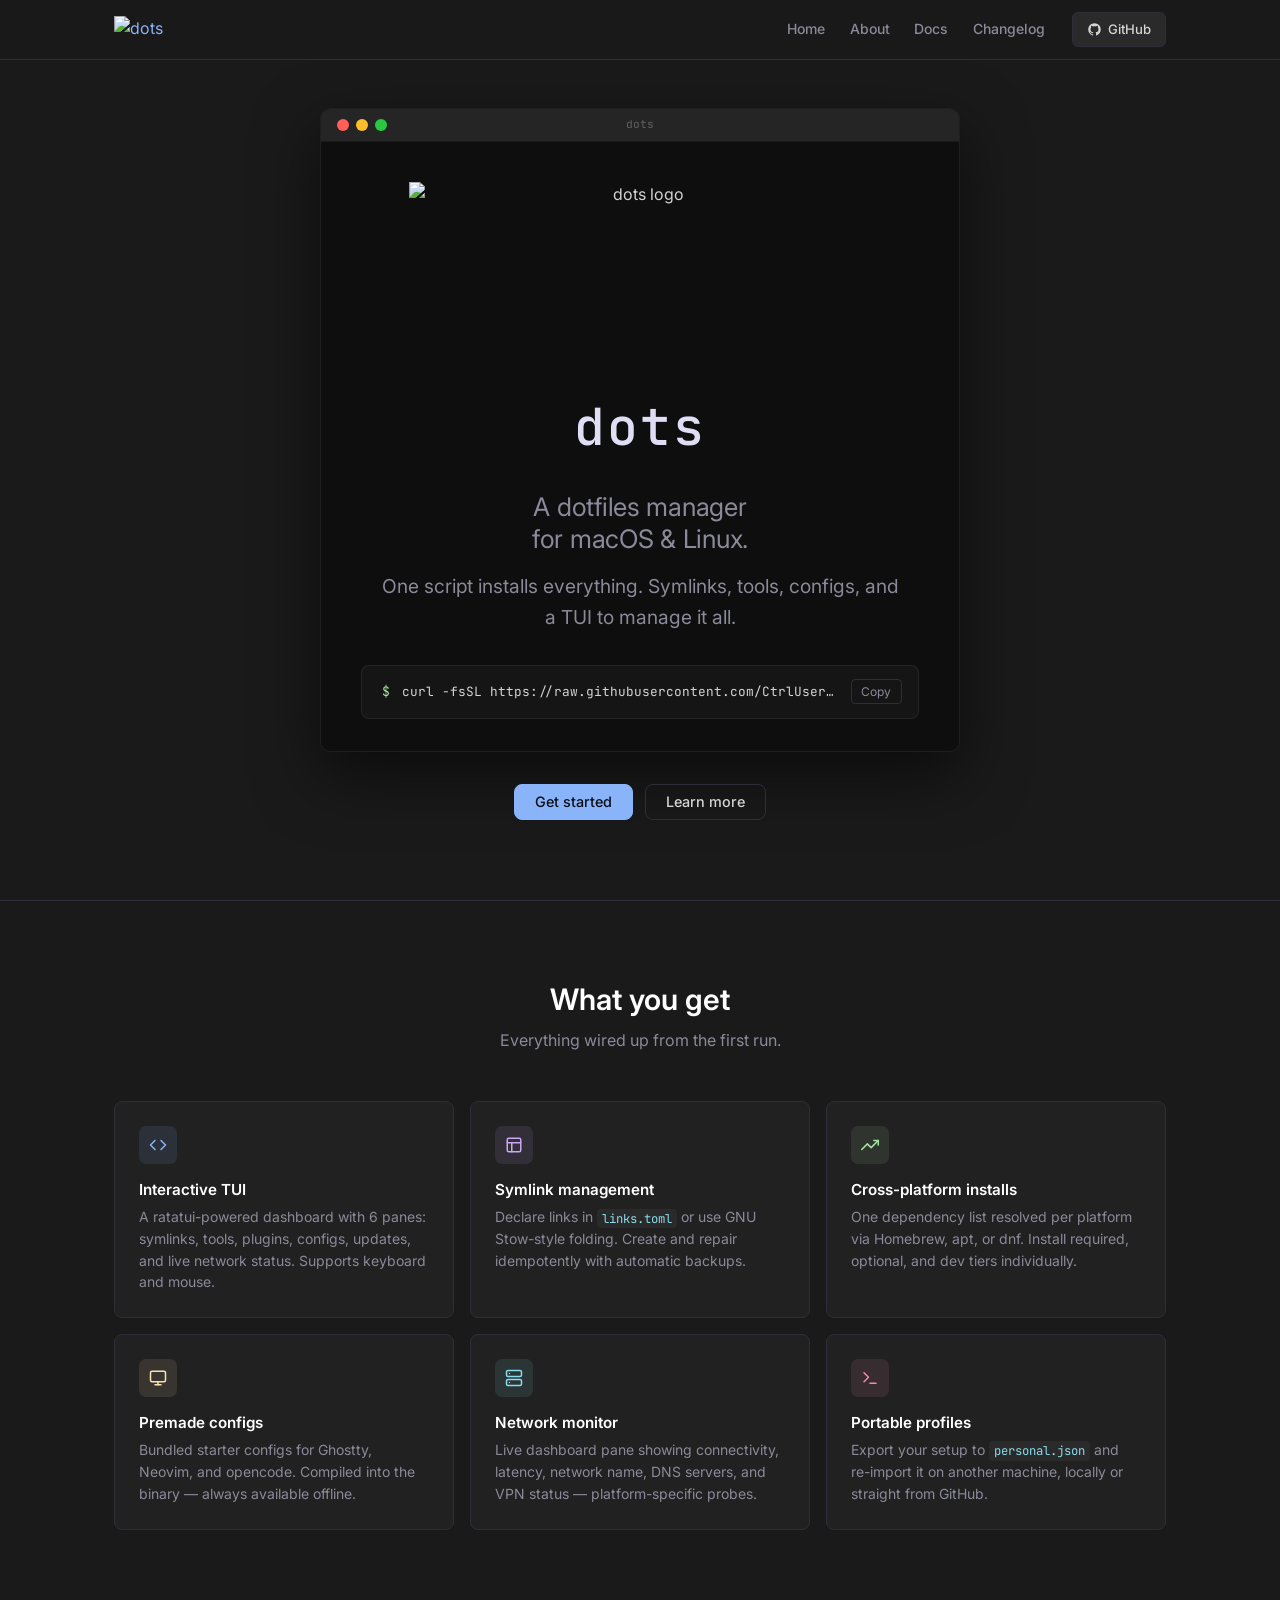
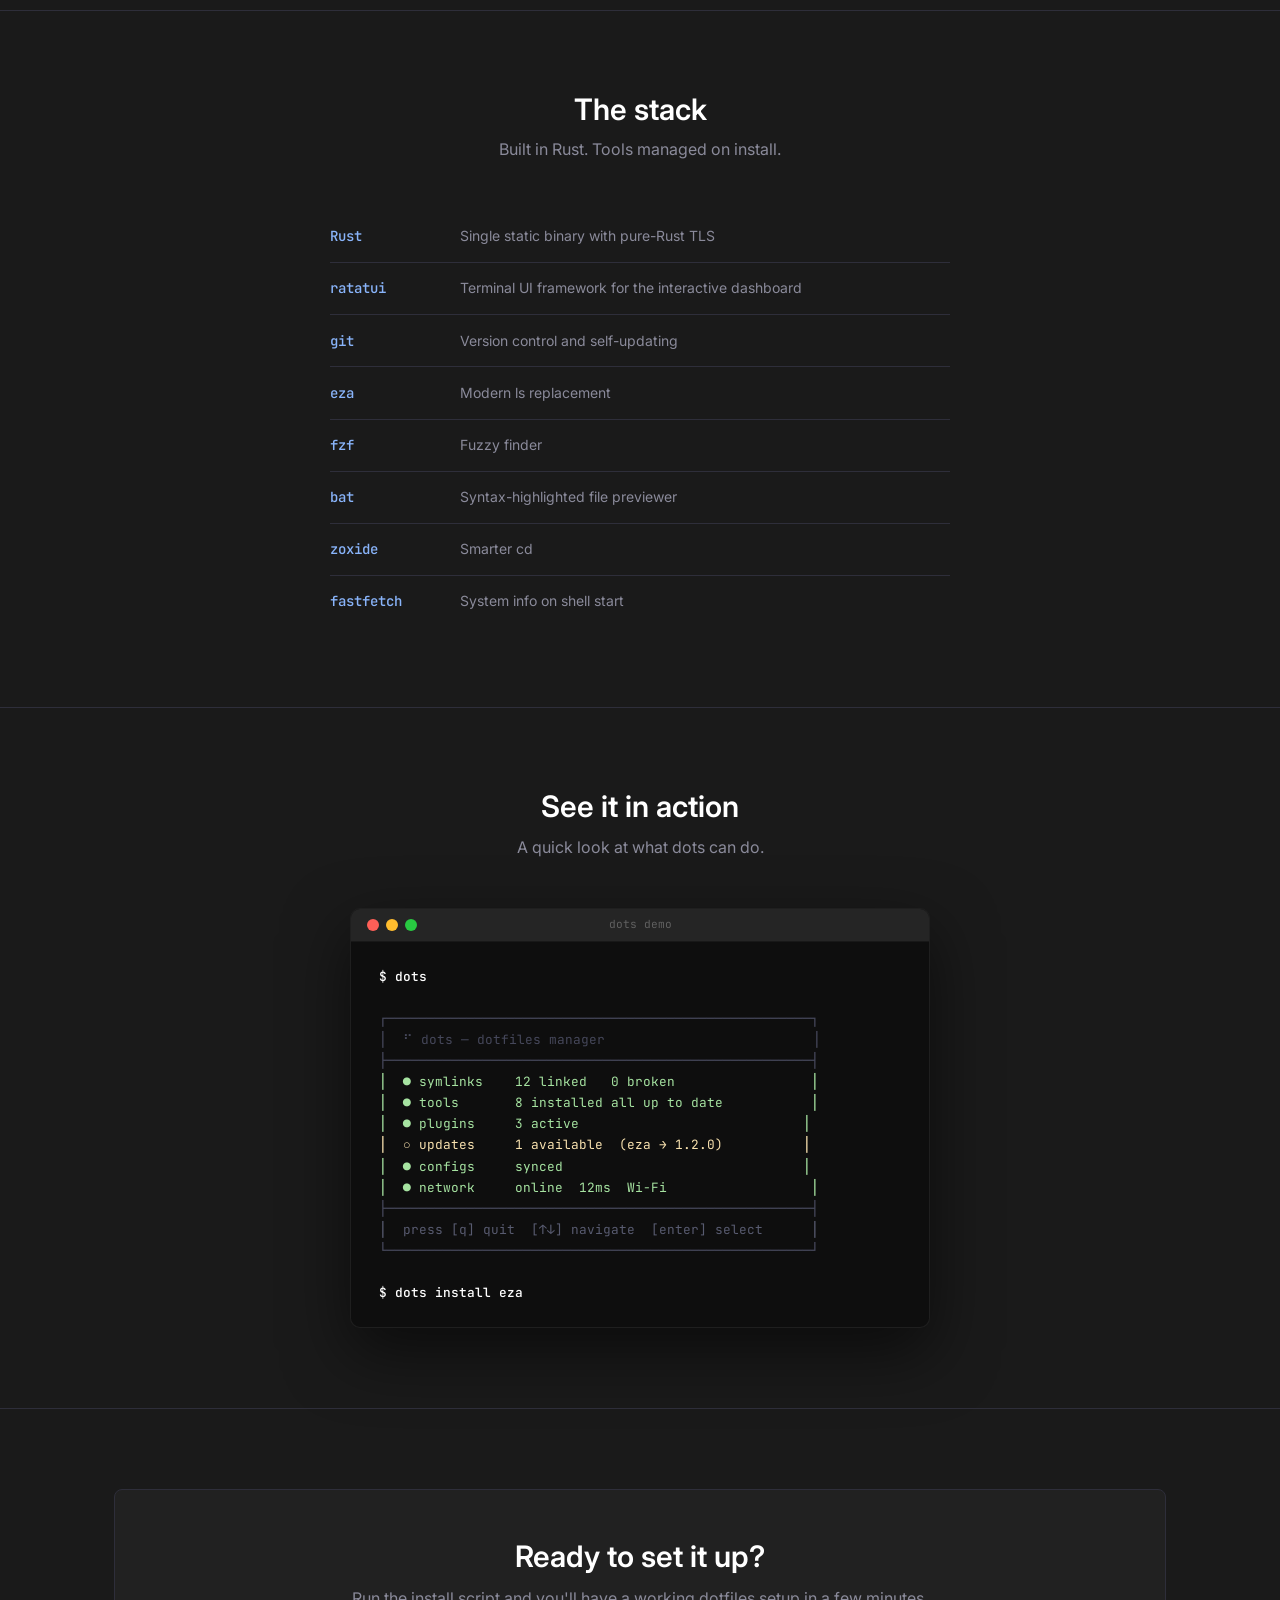
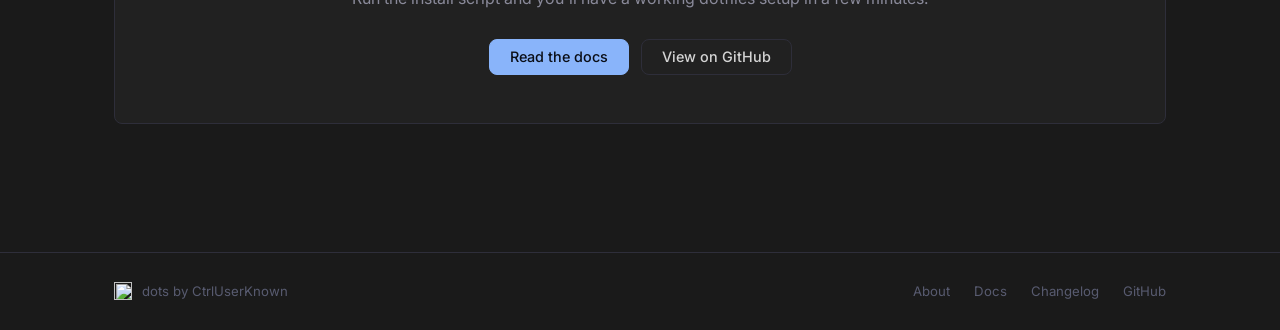
==== site/index.html @ d3d5107c "add GitHub Pages deploy workflow and interactive dots demo" ====
<!DOCTYPE html>
<html lang="en">
<head>
  <meta charset="UTF-8">
  <meta name="viewport" content="width=device-width, initial-scale=1.0">
  <title>dots — cross-platform dotfiles manager</title>
  <meta name="description" content="A fast, cross-platform dotfiles manager with an interactive TUI. Manage symlinks, install tools, and keep everything healthy — on macOS and Linux.">
  <meta name="author" content="CtrlUserKnown">

  <link rel="icon" href="img/svg/dots_icon_color.svg" type="image/svg+xml">
  <link rel="alternate icon" href="img/svg/dots_favicons_color.svg">
  <link rel="apple-touch-icon" href="img/svg/dots_favicons_color.svg">
  <link rel="manifest" href="site.webmanifest">
  <meta name="theme-color" content="#1a1a1a">

  <meta property="og:title" content="dots">
  <meta property="og:description" content="A fast, cross-platform dotfiles manager with an interactive TUI.">
  <meta property="og:type" content="website">
  <meta property="og:url" content="https://ctrluserknown.github.io/dots/">
  <meta property="og:image" content="https://ctrluserknown.github.io/dots/img/svg/dots_logo_color.svg">

  <meta name="twitter:card" content="summary">
  <meta name="twitter:title" content="dots">
  <meta name="twitter:description" content="A fast, cross-platform dotfiles manager with an interactive TUI.">

  <link rel="preconnect" href="https://fonts.googleapis.com">
  <link rel="preconnect" href="https://fonts.gstatic.com" crossorigin>
  <link href="https://fonts.googleapis.com/css2?family=Inter:wght@300;400;500;600;700&family=JetBrains+Mono:wght@400;500&display=swap" rel="stylesheet">

  <link rel="stylesheet" href="css/style.css">
</head>
<body>

  <nav class="nav" role="navigation" aria-label="Main navigation">
    <div class="nav__inner">
      <a href="index.html" class="nav__logo" aria-label="dots home">
        <img src="img/svg/dots_logo_alt_color.svg" alt="dots" width="80" height="26">
      </a>
      <button class="nav__toggle" aria-label="Toggle menu" aria-expanded="false" aria-controls="nav-menu">
        <span></span>
        <span></span>
        <span></span>
      </button>
      <div class="nav__menu" id="nav-menu">
        <ul class="nav__links" role="list">
          <li><a href="index.html">Home</a></li>
          <li><a href="about.html">About</a></li>
          <li><a href="docs.html">Docs</a></li>
          <li><a href="changelog.html">Changelog</a></li>
        </ul>
        <a href="https://github.com/CtrlUserKnown/dots" class="nav__github" target="_blank" rel="noopener noreferrer" aria-label="View on GitHub">
          <svg width="15" height="15" viewBox="0 0 24 24" fill="currentColor" aria-hidden="true">
            <path d="M12 2C6.477 2 2 6.477 2 12c0 4.419 2.865 8.166 6.839 9.489.5.09.682-.218.682-.484 0-.236-.009-.866-.013-1.7-2.782.602-3.369-1.34-3.369-1.34-.455-1.157-1.11-1.465-1.11-1.465-.908-.62.069-.608.069-.608 1.003.07 1.531 1.03 1.531 1.03.892 1.529 2.341 1.088 2.91.833.091-.647.349-1.086.635-1.337-2.22-.251-4.555-1.111-4.555-4.943 0-1.091.39-1.984 1.029-2.683-.103-.252-.446-1.27.098-2.647 0 0 .84-.269 2.75 1.026A9.578 9.578 0 0 1 12 6.836c.85.004 1.705.114 2.504.336 1.909-1.294 2.747-1.026 2.747-1.026.546 1.377.203 2.394.1 2.647.64.699 1.028 1.592 1.028 2.683 0 3.842-2.339 4.687-4.566 4.935.359.309.678.919.678 1.852 0 1.336-.012 2.415-.012 2.741 0 .269.18.579.688.481C19.138 20.163 22 16.418 22 12c0-5.523-4.477-10-10-10z"/>
          </svg>
          GitHub
        </a>
      </div>
    </div>
  </nav>

  <main>
    <!-- Hero -->
    <section class="hero" aria-label="Introduction">
      <div class="container">
        <div class="hero__content">

          <div class="term-window hero__term">
            <div class="term-bar">
              <span class="term-dot term-dot--red" aria-hidden="true"></span>
              <span class="term-dot term-dot--yellow" aria-hidden="true"></span>
              <span class="term-dot term-dot--green" aria-hidden="true"></span>
              <span class="term-title">dots</span>
            </div>
            <div class="term-body">
              <img src="img/svg/dots_logo_alt_color.svg" alt="dots logo" class="hero__logo" width="180" height="70">
              <p class="hero__name">dots</p>
              <h1>A dotfiles manager<br>for macOS &amp; Linux.</h1>
              <p class="hero__tagline">One script installs everything. Symlinks, tools, configs, and a TUI to manage it all.</p>
              <div class="hero__install" aria-label="Install command">
                <span class="hero__install-prompt" aria-hidden="true">$</span>
                <code id="install-cmd">curl -fsSL https://raw.githubusercontent.com/CtrlUserKnown/dots/main/install.sh | sh</code>
                <button class="hero__install-copy" id="copy-btn" aria-label="Copy install command" onclick="copyInstall()">Copy</button>
              </div>
            </div>
          </div>

          <div class="hero__actions">
            <a href="docs.html" class="btn btn-primary">Get started</a>
            <a href="about.html" class="btn btn-secondary">Learn more</a>
          </div>
        </div>
      </div>
    </section>

    <hr class="divider">

    <!-- Features -->
    <section class="section" aria-labelledby="features-heading">
      <div class="container">
        <h2 class="section-heading" id="features-heading">What you get</h2>
        <p class="section-sub">Everything wired up from the first run.</p>

        <div class="grid-3" role="list">
          <article class="card" role="listitem">
            <div class="card__icon card__icon--blue" aria-hidden="true">
              <svg width="18" height="18" viewBox="0 0 24 24" fill="none" stroke="#89b4fa" stroke-width="2" stroke-linecap="round" stroke-linejoin="round">
                <polyline points="16 18 22 12 16 6"></polyline>
                <polyline points="8 6 2 12 8 18"></polyline>
              </svg>
            </div>
            <h3>Interactive TUI</h3>
            <p>A ratatui-powered dashboard with 6 panes: symlinks, tools, plugins, configs, updates, and live network status. Supports keyboard and mouse.</p>
          </article>

          <article class="card" role="listitem">
            <div class="card__icon card__icon--purple" aria-hidden="true">
              <svg width="18" height="18" viewBox="0 0 24 24" fill="none" stroke="#cba6f7" stroke-width="2" stroke-linecap="round" stroke-linejoin="round">
                <rect x="3" y="3" width="18" height="18" rx="2" ry="2"></rect>
                <line x1="3" y1="9" x2="21" y2="9"></line>
                <line x1="9" y1="21" x2="9" y2="9"></line>
              </svg>
            </div>
            <h3>Symlink management</h3>
            <p>Declare links in <code>links.toml</code> or use GNU Stow-style folding. Create and repair idempotently with automatic backups.</p>
          </article>

          <article class="card" role="listitem">
            <div class="card__icon card__icon--green" aria-hidden="true">
              <svg width="18" height="18" viewBox="0 0 24 24" fill="none" stroke="#a6e3a1" stroke-width="2" stroke-linecap="round" stroke-linejoin="round">
                <polyline points="23 6 13.5 15.5 8.5 10.5 1 18"></polyline>
                <polyline points="17 6 23 6 23 12"></polyline>
              </svg>
            </div>
            <h3>Cross-platform installs</h3>
            <p>One dependency list resolved per platform via Homebrew, apt, or dnf. Install required, optional, and dev tiers individually.</p>
          </article>

          <article class="card" role="listitem">
            <div class="card__icon card__icon--yellow" aria-hidden="true">
              <svg width="18" height="18" viewBox="0 0 24 24" fill="none" stroke="#f9e2af" stroke-width="2" stroke-linecap="round" stroke-linejoin="round">
                <rect x="2" y="3" width="20" height="14" rx="2" ry="2"></rect>
                <line x1="8" y1="21" x2="16" y2="21"></line>
                <line x1="12" y1="17" x2="12" y2="21"></line>
              </svg>
            </div>
            <h3>Premade configs</h3>
            <p>Bundled starter configs for Ghostty, Neovim, and opencode. Compiled into the binary — always available offline.</p>
          </article>

          <article class="card" role="listitem">
            <div class="card__icon card__icon--cyan" aria-hidden="true">
              <svg width="18" height="18" viewBox="0 0 24 24" fill="none" stroke="#89dceb" stroke-width="2" stroke-linecap="round" stroke-linejoin="round">
                <rect x="2" y="2" width="20" height="8" rx="2" ry="2"></rect>
                <rect x="2" y="14" width="20" height="8" rx="2" ry="2"></rect>
                <line x1="6" y1="6" x2="6.01" y2="6"></line>
                <line x1="6" y1="18" x2="6.01" y2="18"></line>
              </svg>
            </div>
            <h3>Network monitor</h3>
            <p>Live dashboard pane showing connectivity, latency, network name, DNS servers, and VPN status — platform-specific probes.</p>
          </article>

          <article class="card" role="listitem">
            <div class="card__icon card__icon--red" aria-hidden="true">
              <svg width="18" height="18" viewBox="0 0 24 24" fill="none" stroke="#f38ba8" stroke-width="2" stroke-linecap="round" stroke-linejoin="round">
                <polyline points="4 17 10 11 4 5"></polyline>
                <line x1="12" y1="19" x2="20" y2="19"></line>
              </svg>
            </div>
            <h3>Portable profiles</h3>
            <p>Export your setup to <code>personal.json</code> and re-import it on another machine, locally or straight from GitHub.</p>
          </article>
        </div>
      </div>
    </section>

    <hr class="divider">

    <!-- Stack -->
    <section class="section" aria-labelledby="stack-heading">
      <div class="container">
        <h2 class="section-heading" id="stack-heading">The stack</h2>
        <p class="section-sub">Built in Rust. Tools managed on install.</p>

        <div class="tool-list" role="list">
          <div class="tool-item" role="listitem">
            <span class="tool-name">Rust</span>
            <span class="tool-desc">Single static binary with pure-Rust TLS</span>
          </div>
          <div class="tool-item" role="listitem">
            <span class="tool-name">ratatui</span>
            <span class="tool-desc">Terminal UI framework for the interactive dashboard</span>
          </div>
          <div class="tool-item" role="listitem">
            <span class="tool-name">git</span>
            <span class="tool-desc">Version control and self-updating</span>
          </div>
          <div class="tool-item" role="listitem">
            <span class="tool-name">eza</span>
            <span class="tool-desc">Modern ls replacement</span>
          </div>
          <div class="tool-item" role="listitem">
            <span class="tool-name">fzf</span>
            <span class="tool-desc">Fuzzy finder</span>
          </div>
          <div class="tool-item" role="listitem">
            <span class="tool-name">bat</span>
            <span class="tool-desc">Syntax-highlighted file previewer</span>
          </div>
          <div class="tool-item" role="listitem">
            <span class="tool-name">zoxide</span>
            <span class="tool-desc">Smarter cd</span>
          </div>
          <div class="tool-item" role="listitem">
            <span class="tool-name">fastfetch</span>
            <span class="tool-desc">System info on shell start</span>
          </div>
        </div>
      </div>
    </section>

    <hr class="divider">

    <!-- Demo -->
    <section class="section" aria-labelledby="demo-heading">
      <div class="container">
        <h2 class="section-heading" id="demo-heading">See it in action</h2>
        <p class="section-sub">A quick look at what dots can do.</p>

        <div class="demo-terminal">
          <div class="term-bar">
            <span class="term-dot term-dot--red" aria-hidden="true"></span>
            <span class="term-dot term-dot--yellow" aria-hidden="true"></span>
            <span class="term-dot term-dot--green" aria-hidden="true"></span>
            <span class="term-title">dots demo</span>
          </div>
          <div class="demo-body" id="demo-output"></div>
        </div>
      </div>
    </section>

    <hr class="divider">

    <!-- CTA -->
    <section class="section-sm" aria-label="Call to action">
      <div class="container">
        <div class="cta-block">
          <h2>Ready to set it up?</h2>
          <p>Run the install script and you'll have a working dotfiles setup in a few minutes.</p>
          <div class="hero__actions">
            <a href="docs.html" class="btn btn-primary">Read the docs</a>
            <a href="https://github.com/CtrlUserKnown/dots" class="btn btn-secondary" target="_blank" rel="noopener noreferrer">View on GitHub</a>
          </div>
        </div>
      </div>
    </section>
  </main>

  <footer class="footer" role="contentinfo">
    <div class="container">
      <div class="footer__inner">
        <div class="footer__brand">
          <img src="img/svg/dots_icon_color.svg" alt="" aria-hidden="true" width="18" height="18">
          <span class="footer__copy">dots by CtrlUserKnown</span>
        </div>
        <nav class="footer__nav" aria-label="Footer navigation">
          <a href="about.html">About</a>
          <a href="docs.html">Docs</a>
          <a href="changelog.html">Changelog</a>
          <a href="https://github.com/CtrlUserKnown/dots" target="_blank" rel="noopener noreferrer">GitHub</a>
        </nav>
      </div>
    </div>
  </footer>

  <script src="js/nav.js"></script>
  <script src="js/demo.js"></script>
  <script>
    function copyInstall() {
      var cmd = document.getElementById('install-cmd').textContent;
      var btn = document.getElementById('copy-btn');

      if (navigator.clipboard) {
        navigator.clipboard.writeText(cmd).then(function () {
          btn.textContent = 'Copied!';
          setTimeout(function () { btn.textContent = 'Copy'; }, 2000);
        });
      } else {
        var el = document.createElement('textarea');
        el.value = cmd;
        el.style.position = 'fixed';
        el.style.opacity = '0';
        document.body.appendChild(el);
        el.focus();
        el.select();
        try { document.execCommand('copy'); } catch (e) {}
        document.body.removeChild(el);
        btn.textContent = 'Copied!';
        setTimeout(function () { btn.textContent = 'Copy'; }, 2000);
      }
    }
  </script>

</body>
</html>
---- site/css/style.css ----
@import url('https://fonts.googleapis.com/css2?family=Inter:wght@300;400;500;600;700&family=JetBrains+Mono:wght@400;500&display=swap');

/* ============================================================
   CSS Custom Properties — noir-cat theme
   ============================================================ */
:root {
  --bg:            #1a1a1a;
  --bg-surface:    #212121;
  --bg-overlay:    #2a2a2a;
  --bg-selection:  #313244;
  --fg:            #d4d4d4;
  --fg-muted:      #8a8a9a;
  --fg-subtle:     #585b70;
  --border:        #2e2e3a;

  --blue:   #89b4fa;
  --purple: #cba6f7;
  --green:  #a6e3a1;
  --red:    #f38ba8;
  --yellow: #f9e2af;
  --cyan:   #89dceb;

  --accent: var(--blue);

  --nav-height:    60px;
  --container-max: 1100px;
  --radius:        8px;
  --radius-sm:     4px;
  --transition:    0.18s ease;
}

/* ============================================================
   Reset & Base
   ============================================================ */
*, *::before, *::after {
  box-sizing: border-box;
  margin: 0;
  padding: 0;
}

html {
  scroll-behavior: smooth;
  font-size: 16px;
}

body {
  font-family: 'Inter', system-ui, -apple-system, BlinkMacSystemFont, 'Segoe UI', sans-serif;
  background-color: var(--bg);
  color: var(--fg);
  line-height: 1.6;
  -webkit-font-smoothing: antialiased;
  -moz-osx-font-smoothing: grayscale;
}

a {
  color: var(--accent);
  text-decoration: none;
  transition: color var(--transition), opacity var(--transition);
}

a:hover { opacity: 0.8; }

img { max-width: 100%; height: auto; display: block; }

ul { list-style: none; }

button { font-family: inherit; }

/* ============================================================
   Typography
   ============================================================ */
h1, h2, h3, h4, h5, h6 {
  color: #ffffff;
  line-height: 1.25;
  font-weight: 600;
}

h1 { font-size: clamp(1.75rem, 4vw, 2.6rem); }
h2 { font-size: clamp(1.35rem, 3vw, 1.85rem); }
h3 { font-size: clamp(1.05rem, 2vw, 1.3rem); }
h4 { font-size: 1.05rem; }

p { color: var(--fg); margin-bottom: 1rem; }

p:last-child { margin-bottom: 0; }

strong { color: #fff; font-weight: 600; }

code, kbd, pre {
  font-family: 'JetBrains Mono', 'Fira Code', 'Cascadia Code', Consolas, monospace;
}

code {
  background: var(--bg-overlay);
  color: var(--cyan);
  padding: 0.15em 0.4em;
  border-radius: var(--radius-sm);
  font-size: 0.875em;
}

pre {
  background: var(--bg-overlay);
  border: 1px solid var(--border);
  border-radius: var(--radius);
  padding: 1.25rem 1.5rem;
  overflow-x: auto;
  margin-bottom: 1.5rem;
}

pre code {
  background: none;
  padding: 0;
  color: var(--fg);
  font-size: 0.875rem;
  line-height: 1.75;
}

/* ============================================================
   Layout
   ============================================================ */
.container {
  max-width: var(--container-max);
  margin: 0 auto;
  padding: 0 1.5rem;
}

.section { padding: 5rem 0; }
.section-sm { padding: 3rem 0; }

/* ============================================================
   Navigation
   ============================================================ */
.nav {
  position: fixed;
  top: 0;
  left: 0;
  right: 0;
  height: var(--nav-height);
  background: rgba(26, 26, 26, 0.9);
  backdrop-filter: blur(14px);
  -webkit-backdrop-filter: blur(14px);
  border-bottom: 1px solid var(--border);
  z-index: 200;
  display: flex;
  align-items: center;
}

.nav__inner {
  width: 100%;
  max-width: var(--container-max);
  margin: 0 auto;
  padding: 0 1.5rem;
  display: flex;
  align-items: center;
  justify-content: space-between;
  gap: 2rem;
}

.nav__logo {
  display: flex;
  align-items: center;
  flex-shrink: 0;
}

.nav__logo img {
  height: 26px;
  width: auto;
}

.nav__menu {
  display: flex;
  align-items: center;
  gap: 0.5rem;
}

.nav__links {
  display: flex;
  align-items: center;
  gap: 0.15rem;
}

.nav__links li { list-style: none; }

.nav__links a {
  color: var(--fg-muted);
  font-size: 0.875rem;
  font-weight: 500;
  padding: 0.4rem 0.7rem;
  border-radius: var(--radius-sm);
  transition: color var(--transition), background var(--transition);
  display: block;
}

.nav__links a:hover,
.nav__links a.active {
  color: var(--fg);
  background: var(--bg-overlay);
  opacity: 1;
}

.nav__github {
  display: inline-flex;
  align-items: center;
  gap: 0.4rem;
  color: var(--fg);
  background: var(--bg-overlay);
  border: 1px solid var(--border);
  padding: 0.38rem 0.85rem;
  border-radius: 6px;
  font-size: 0.82rem;
  font-weight: 500;
  margin-left: 0.5rem;
  transition: border-color var(--transition), background var(--transition);
  flex-shrink: 0;
}

.nav__github:hover {
  border-color: var(--accent);
  background: var(--bg-selection);
  opacity: 1;
  color: var(--fg);
}

/* Hamburger toggle */
.nav__toggle {
  display: none;
  flex-direction: column;
  justify-content: center;
  gap: 5px;
  background: none;
  border: none;
  cursor: pointer;
  padding: 6px;
  border-radius: var(--radius-sm);
}

.nav__toggle span {
  display: block;
  width: 20px;
  height: 2px;
  background: var(--fg);
  border-radius: 2px;
  transition: transform 0.22s ease, opacity 0.22s ease;
  transform-origin: center;
}

.nav__toggle[aria-expanded="true"] span:nth-child(1) {
  transform: translateY(7px) rotate(45deg);
}
.nav__toggle[aria-expanded="true"] span:nth-child(2) {
  opacity: 0;
  transform: scaleX(0);
}
.nav__toggle[aria-expanded="true"] span:nth-child(3) {
  transform: translateY(-7px) rotate(-45deg);
}

/* ============================================================
   Page header (inner pages)
   ============================================================ */
.page-header {
  padding-top: calc(var(--nav-height) + 3.5rem);
  padding-bottom: 2.5rem;
  border-bottom: 1px solid var(--border);
  margin-bottom: 3rem;
}

.page-header h1 { margin-bottom: 0.5rem; }

.page-header .lead {
  color: var(--fg-muted);
  font-size: 1.05rem;
  max-width: 560px;
}

/* ============================================================
   Hero
   ============================================================ */
.hero {
  min-height: 100vh;
  display: flex;
  align-items: center;
  padding: calc(var(--nav-height) + 2rem) 0 4rem;
  position: relative;
  overflow: hidden;
}

.hero::before {
  content: '';
  position: absolute;
  top: 25%;
  left: 50%;
  transform: translateX(-50%);
  width: 700px;
  height: 450px;
  background: radial-gradient(ellipse at center, rgba(137, 180, 250, 0.055) 0%, transparent 68%);
  pointer-events: none;
}

.hero__content {
  text-align: center;
  max-width: 680px;
  margin: 0 auto;
  position: relative;
}

.hero__logo {
  height: 180px;
  width: auto;
  margin: 0 auto 1.5rem;
}

.hero__name {
  font-family: 'JetBrains Mono', monospace;
  font-size: clamp(1.75rem, 4vw, 3.4rem);
  font-weight: 500;
  color: #E0DEF4;
  letter-spacing: 0.04em;
  margin-bottom: 1.5rem;
}

.hero h1 {
  font-size: clamp(1.1rem, 2.2vw, 1.6rem);
  margin-bottom: 1rem;
  letter-spacing: -0.01em;
  font-weight: 400;
  color: var(--fg-muted);
}

.hero__tagline {
  font-size: 1.2rem;
  color: var(--fg-muted);
  margin-bottom: 2rem;
  max-width: 520px;
  margin-left: auto;
  margin-right: auto;
}

.hero__install {
  background: var(--bg-surface);
  border: 1px solid var(--border);
  border-radius: var(--radius);
  padding: 0.85rem 1rem 0.85rem 1.25rem;
  display: flex;
  align-items: center;
  gap: 0.75rem;
  margin-bottom: 2rem;
  max-width: 600px;
  margin-left: auto;
  margin-right: auto;
  text-align: left;
}

.hero__install-prompt {
  color: var(--green);
  font-family: 'JetBrains Mono', monospace;
  font-size: 0.82rem;
  user-select: none;
  flex-shrink: 0;
}

.hero__install code {
  background: none;
  color: var(--fg);
  padding: 0;
  font-size: 0.8rem;
  flex: 1;
  overflow: hidden;
  text-overflow: ellipsis;
  white-space: nowrap;
}

.hero__install-copy {
  background: none;
  border: 1px solid var(--border);
  border-radius: var(--radius-sm);
  color: var(--fg-muted);
  cursor: pointer;
  padding: 0.25rem 0.6rem;
  font-size: 0.75rem;
  transition: color var(--transition), border-color var(--transition);
  white-space: nowrap;
  flex-shrink: 0;
}

.hero__install-copy:hover {
  color: var(--accent);
  border-color: var(--accent);
}

.hero__actions {
  display: flex;
  gap: 0.75rem;
  justify-content: center;
  flex-wrap: wrap;
}

/* ============================================================
   Terminal window
   ============================================================ */
.term-window {
  border-radius: 10px;
  overflow: hidden;
  border: 1px solid rgba(255, 255, 255, 0.07);
  box-shadow: 0 24px 64px rgba(0, 0, 0, 0.55);
}

.term-bar {
  background: #252525;
  border-bottom: 1px solid rgba(0, 0, 0, 0.35);
  padding: 0.6rem 1rem;
  display: flex;
  align-items: center;
  gap: 0.45rem;
  position: relative;
}

.term-dot {
  width: 12px;
  height: 12px;
  border-radius: 50%;
  flex-shrink: 0;
}

.term-dot--red    { background: #ff5f57; }
.term-dot--yellow { background: #ffbd2e; }
.term-dot--green  { background: #28c941; }

.term-title {
  position: absolute;
  left: 50%;
  transform: translateX(-50%);
  font-family: 'JetBrains Mono', monospace;
  font-size: 0.7rem;
  color: #606060;
  pointer-events: none;
  white-space: nowrap;
}

/* Hero terminal */
.hero__term {
  background: #0e0e0e;
  max-width: 640px;
  margin: 0 auto 2rem;
}

.hero__term .term-body {
  padding: 2.5rem 2.5rem 2rem;
}

.hero__term .hero__install {
  margin-bottom: 0;
  background: rgba(255, 255, 255, 0.03);
  border-color: rgba(255, 255, 255, 0.07);
}

/* ============================================================
   Buttons
   ============================================================ */
.btn {
  display: inline-flex;
  align-items: center;
  gap: 0.4rem;
  padding: 0.6rem 1.25rem;
  border-radius: var(--radius);
  font-weight: 500;
  font-size: 0.9rem;
  transition: all var(--transition);
  cursor: pointer;
  border: 1px solid transparent;
  text-decoration: none;
  line-height: 1;
}

.btn-primary {
  background: var(--accent);
  color: #0a0e17;
  border-color: var(--accent);
}

.btn-primary:hover {
  opacity: 0.85;
  color: #0a0e17;
}

.btn-secondary {
  background: transparent;
  color: var(--fg);
  border-color: var(--border);
}

.btn-secondary:hover {
  background: var(--bg-overlay);
  border-color: var(--fg-muted);
  opacity: 1;
  color: var(--fg);
}

/* ============================================================
   Section titles
   ============================================================ */
.section-heading {
  text-align: center;
  margin-bottom: 0.6rem;
}

.section-sub {
  text-align: center;
  color: var(--fg-muted);
  margin-bottom: 3rem;
  font-size: 1rem;
}

/* ============================================================
   Grids
   ============================================================ */
.grid-2 {
  display: grid;
  grid-template-columns: repeat(2, 1fr);
  gap: 1rem;
}

.grid-3 {
  display: grid;
  grid-template-columns: repeat(3, 1fr);
  gap: 1rem;
}

/* ============================================================
   Feature cards
   ============================================================ */
.card {
  background: var(--bg-surface);
  border: 1px solid var(--border);
  border-radius: var(--radius);
  padding: 1.5rem;
  transition: border-color var(--transition), background var(--transition);
}

.card:hover {
  border-color: var(--fg-subtle);
  background: #242424;
}

.card__icon {
  width: 38px;
  height: 38px;
  border-radius: 7px;
  display: flex;
  align-items: center;
  justify-content: center;
  margin-bottom: 1rem;
  flex-shrink: 0;
}

.card__icon--blue   { background: rgba(137, 180, 250, 0.1); }
.card__icon--purple { background: rgba(203, 166, 247, 0.1); }
.card__icon--green  { background: rgba(166, 227, 161, 0.1); }
.card__icon--yellow { background: rgba(249, 226, 175, 0.1); }
.card__icon--red    { background: rgba(243, 139, 168, 0.1); }
.card__icon--cyan   { background: rgba(137, 220, 235, 0.1); }

.card h3 {
  font-size: 0.95rem;
  font-weight: 600;
  margin-bottom: 0.45rem;
}

.card p {
  color: var(--fg-muted);
  font-size: 0.875rem;
  line-height: 1.55;
  margin: 0;
}

/* ============================================================
   Tool list (home stack section)
   ============================================================ */
.tool-list {
  max-width: 620px;
  margin: 0 auto;
}

.tool-item {
  display: flex;
  align-items: baseline;
  gap: 1.25rem;
  padding: 0.9rem 0;
  border-bottom: 1px solid var(--border);
}

.tool-item:last-child { border-bottom: none; }

.tool-name {
  font-family: 'JetBrains Mono', monospace;
  color: var(--accent);
  font-size: 0.875rem;
  font-weight: 500;
  min-width: 110px;
  flex-shrink: 0;
}

.tool-desc {
  color: var(--fg-muted);
  font-size: 0.875rem;
}

/* ============================================================
   CTA block
   ============================================================ */
.cta-block {
  background: var(--bg-surface);
  border: 1px solid var(--border);
  border-radius: var(--radius);
  padding: 3rem 2.5rem;
  text-align: center;
  margin: 2rem 0 5rem;
}

.cta-block h2 { margin-bottom: 0.65rem; }

.cta-block p {
  color: var(--fg-muted);
  margin-bottom: 1.75rem;
}

/* ============================================================
   Docs layout
   ============================================================ */
.docs-wrap {
  padding-top: calc(var(--nav-height) + 2.5rem);
  padding-bottom: 5rem;
}

.docs-layout {
  display: grid;
  grid-template-columns: 220px 1fr;
  gap: 3.5rem;
  align-items: start;
}

/* Sidebar */
.docs-sidebar {
  position: sticky;
  top: calc(var(--nav-height) + 1.5rem);
  max-height: calc(100vh - var(--nav-height) - 2rem);
  overflow-y: auto;
}

.sidebar-group { margin-bottom: 1.75rem; }

.sidebar-group:last-child { margin-bottom: 0; }

.sidebar-label {
  font-size: 0.68rem;
  font-weight: 600;
  text-transform: uppercase;
  letter-spacing: 0.1em;
  color: var(--fg-subtle);
  padding: 0 0.6rem;
  margin-bottom: 0.4rem;
  display: block;
}

.sidebar-nav {
  display: flex;
  flex-direction: column;
  gap: 1px;
}

.sidebar-nav a {
  display: block;
  color: var(--fg-muted);
  font-size: 0.85rem;
  padding: 0.38rem 0.6rem;
  border-radius: var(--radius-sm);
  border-left: 2px solid transparent;
  transition: color var(--transition), background var(--transition), border-color var(--transition);
}

.sidebar-nav a:hover {
  color: var(--fg);
  background: var(--bg-overlay);
  opacity: 1;
}

.sidebar-nav a.active {
  color: var(--accent);
  border-left-color: var(--accent);
  background: rgba(137, 180, 250, 0.07);
  opacity: 1;
}

/* Docs content */
.docs-content section {
  scroll-margin-top: calc(var(--nav-height) + 1.75rem);
  padding-bottom: 3rem;
  border-bottom: 1px solid var(--border);
  margin-bottom: 3rem;
}

.docs-content section:last-child {
  border-bottom: none;
  padding-bottom: 0;
  margin-bottom: 0;
}

.docs-content h2 {
  margin-bottom: 1rem;
  font-size: 1.5rem;
}

.docs-content h3 {
  margin-top: 2rem;
  margin-bottom: 0.65rem;
  font-size: 1.1rem;
}

.docs-content h4 {
  margin-top: 1.5rem;
  margin-bottom: 0.5rem;
  color: var(--fg-muted);
  font-weight: 500;
}

.docs-content p { margin-bottom: 1rem; }

.docs-content ul,
.docs-content ol {
  color: var(--fg);
  padding-left: 1.5rem;
  margin-bottom: 1rem;
}

.docs-content li { margin-bottom: 0.3rem; line-height: 1.55; }

.docs-content li p { margin: 0; }

/* ============================================================
   Tables
   ============================================================ */
.table-wrap {
  overflow-x: auto;
  margin-bottom: 1.5rem;
  border-radius: var(--radius);
  border: 1px solid var(--border);
}

table {
  width: 100%;
  border-collapse: collapse;
  font-size: 0.875rem;
}

th {
  background: var(--bg-overlay);
  color: #fff;
  font-weight: 600;
  text-align: left;
  padding: 0.65rem 1rem;
  border-bottom: 1px solid var(--border);
  white-space: nowrap;
}

td {
  padding: 0.6rem 1rem;
  border-bottom: 1px solid var(--border);
  color: var(--fg-muted);
  vertical-align: top;
}

tr:last-child td { border-bottom: none; }

tr:hover td {
  background: rgba(255,255,255,0.02);
  color: var(--fg);
}

/* ============================================================
   Badges
   ============================================================ */
.badge {
  display: inline-block;
  padding: 0.18em 0.55em;
  border-radius: 99px;
  font-size: 0.7rem;
  font-weight: 700;
  text-transform: uppercase;
  letter-spacing: 0.05em;
}

.badge-blue   { background: rgba(137, 180, 250, 0.14); color: var(--blue); }
.badge-green  { background: rgba(166, 227, 161, 0.14); color: var(--green); }
.badge-yellow { background: rgba(249, 226, 175, 0.14); color: var(--yellow); }
.badge-red    { background: rgba(243, 139, 168, 0.14); color: var(--red); }
.badge-purple { background: rgba(203, 166, 247, 0.14); color: var(--purple); }
.badge-cyan   { background: rgba(137, 220, 235, 0.14); color: var(--cyan); }

/* ============================================================
   Callout
   ============================================================ */
.callout {
  background: rgba(137, 180, 250, 0.05);
  border: 1px solid rgba(137, 180, 250, 0.2);
  border-left: 3px solid var(--accent);
  border-radius: 0 var(--radius) var(--radius) 0;
  padding: 0.85rem 1.1rem;
  margin-bottom: 1.5rem;
}

.callout p { margin: 0; font-size: 0.9rem; color: var(--fg); }

.callout.warn {
  background: rgba(249, 226, 175, 0.05);
  border-color: rgba(249, 226, 175, 0.2);
  border-left-color: var(--yellow);
}

.callout.tip {
  background: rgba(166, 227, 161, 0.05);
  border-color: rgba(166, 227, 161, 0.2);
  border-left-color: var(--green);
}

/* ============================================================
   Changelog page
   ============================================================ */
.changelog-list { max-width: 780px; }

.cl-entry {
  padding: 2.25rem 0;
  border-bottom: 1px solid var(--border);
}

.cl-entry:last-child { border-bottom: none; }

.cl-header {
  display: flex;
  align-items: center;
  gap: 0.9rem;
  margin-bottom: 1rem;
  flex-wrap: wrap;
}

.cl-version {
  font-size: 1.25rem;
  font-weight: 700;
  color: #fff;
}

.cl-date {
  color: var(--fg-subtle);
  font-size: 0.875rem;
}

.cl-section-label {
  display: block;
  font-size: 0.72rem;
  font-weight: 700;
  text-transform: uppercase;
  letter-spacing: 0.08em;
  color: var(--fg-subtle);
  margin: 1.1rem 0 0.4rem;
}

.cl-items {
  padding: 0;
  margin: 0;
  display: flex;
  flex-direction: column;
  gap: 0.3rem;
}

.cl-items li {
  position: relative;
  padding-left: 1.1rem;
  color: var(--fg-muted);
  font-size: 0.9rem;
  line-height: 1.55;
}

.cl-items li::before {
  content: '';
  position: absolute;
  left: 0;
  top: 0.62em;
  width: 4px;
  height: 4px;
  border-radius: 50%;
  background: var(--fg-subtle);
}

.cl-loading,
.cl-error {
  padding: 3rem;
  text-align: center;
  color: var(--fg-muted);
}

.cl-error {
  color: var(--red);
  background: rgba(243, 139, 168, 0.05);
  border: 1px solid rgba(243, 139, 168, 0.2);
  border-radius: var(--radius);
}

/* ============================================================
   About page
   ============================================================ */
.about-grid {
  display: grid;
  grid-template-columns: 1fr 340px;
  gap: 4rem;
  align-items: start;
}

.about-main p {
  color: var(--fg-muted);
  font-size: 1.025rem;
  line-height: 1.8;
  max-width: 600px;
}

.about-main h2 {
  margin-top: 2.5rem;
  margin-bottom: 0.75rem;
  font-size: 1.25rem;
}

.about-aside {
  position: sticky;
  top: calc(var(--nav-height) + 2rem);
}

.aside-card {
  background: var(--bg-surface);
  border: 1px solid var(--border);
  border-radius: var(--radius);
  padding: 1.5rem;
  margin-bottom: 1rem;
}

.aside-card h4 {
  font-size: 0.8rem;
  font-weight: 600;
  text-transform: uppercase;
  letter-spacing: 0.08em;
  color: var(--fg-subtle);
  margin-bottom: 1rem;
}

.aside-links {
  display: flex;
  flex-direction: column;
  gap: 0.5rem;
}

.aside-links a {
  display: flex;
  align-items: center;
  gap: 0.5rem;
  color: var(--fg-muted);
  font-size: 0.875rem;
  padding: 0.4rem 0;
  border-bottom: 1px solid var(--border);
  transition: color var(--transition);
}

.aside-links a:last-child { border-bottom: none; }

.aside-links a:hover {
  color: var(--accent);
  opacity: 1;
}

.stack-chip {
  display: inline-flex;
  align-items: center;
  gap: 0.35rem;
  background: var(--bg-overlay);
  border: 1px solid var(--border);
  border-radius: var(--radius-sm);
  padding: 0.3rem 0.65rem;
  font-size: 0.8rem;
  color: var(--fg-muted);
  margin: 0.2rem;
}

.chips { margin-top: 0.5rem; }

/* ============================================================
   Footer
   ============================================================ */
.footer {
  border-top: 1px solid var(--border);
  padding: 1.75rem 0;
}

.footer__inner {
  display: flex;
  align-items: center;
  justify-content: space-between;
  gap: 1rem;
  flex-wrap: wrap;
}

.footer__brand {
  display: flex;
  align-items: center;
  gap: 0.6rem;
}

.footer__brand img { height: 18px; }

.footer__copy {
  color: var(--fg-subtle);
  font-size: 0.825rem;
}

.footer__nav {
  display: flex;
  gap: 1.5rem;
}

.footer__nav a {
  color: var(--fg-subtle);
  font-size: 0.825rem;
  transition: color var(--transition);
}

.footer__nav a:hover {
  color: var(--fg);
  opacity: 1;
}

/* ============================================================
   Divider
   ============================================================ */
.divider {
  border: none;
  border-top: 1px solid var(--border);
  margin: 0;
}

/* ============================================================
   Demo terminal
   ============================================================ */
.demo-terminal {
  max-width: 580px;
  margin: 0 auto;
  border-radius: 10px;
  overflow: hidden;
  border: 1px solid rgba(255, 255, 255, 0.07);
  box-shadow: 0 24px 64px rgba(0, 0, 0, 0.55);
  background: #0e0e0e;
}

.demo-body {
  padding: 1.5rem 1.75rem;
  font-family: 'JetBrains Mono', monospace;
  font-size: 0.8rem;
  line-height: 1.65;
  min-height: 380px;
  overflow: hidden;
}

.demo-line {
  white-space: pre;
  transition: opacity 0.18s ease;
}

.demo-line--input  { color: #fff; font-weight: 500; }
.demo-line--ok     { color: #a6e3a1; }
.demo-line--warn   { color: #f9e2af; }
.demo-line--muted  { color: #585b70; }
.demo-line--header { color: #45475a; }

/* ============================================================
   Responsive — Tablet (< 900px)
   ============================================================ */
@media (max-width: 900px) {
  .docs-layout {
    grid-template-columns: 190px 1fr;
    gap: 2.5rem;
  }

  .grid-3 {
    grid-template-columns: repeat(2, 1fr);
  }

  .about-grid {
    grid-template-columns: 1fr;
    gap: 2.5rem;
  }

  .about-aside {
    position: static;
  }
}

/* ============================================================
   Responsive — Mobile (< 720px)
   ============================================================ */
@media (max-width: 720px) {
  /* Nav */
  .nav__toggle {
    display: flex;
    order: 2;
  }

  .nav__menu {
    display: none;
    position: fixed;
    top: var(--nav-height);
    left: 0;
    right: 0;
    background: var(--bg);
    border-bottom: 1px solid var(--border);
    padding: 1.25rem 1.5rem 1.75rem;
    flex-direction: column;
    align-items: stretch;
    gap: 0.35rem;
    z-index: 199;
  }

  .nav__menu.open {
    display: flex;
  }

  .nav__links {
    flex-direction: column;
    gap: 0.2rem;
  }

  .nav__links a {
    padding: 0.7rem 0.75rem;
    font-size: 0.925rem;
  }

  .nav__github {
    margin-left: 0;
    justify-content: center;
    margin-top: 0.4rem;
    padding: 0.65rem;
    font-size: 0.875rem;
  }

  /* Docs */
  .docs-layout {
    grid-template-columns: 1fr;
    gap: 0;
  }

  .docs-sidebar {
    position: static;
    max-height: none;
    overflow: visible;
    padding-bottom: 2rem;
    border-bottom: 1px solid var(--border);
    margin-bottom: 2.5rem;
  }

  /* Grids */
  .grid-2,
  .grid-3 {
    grid-template-columns: 1fr;
  }

  /* Hero */
  .hero__term { max-width: 100%; }

  .hero__term .term-body { padding: 1.75rem 1.25rem 1.5rem; }

  .hero__install {
    flex-direction: column;
    align-items: flex-start;
    gap: 0.6rem;
    padding: 1rem;
  }

  .hero__install code {
    white-space: normal;
    word-break: break-all;
    font-size: 0.775rem;
  }

  /* CTA */
  .cta-block { padding: 2rem 1.25rem; }

  /* Footer */
  .footer__inner { flex-direction: column; text-align: center; }
  .footer__nav { justify-content: center; }

  .section { padding: 3.5rem 0; }
}

@media (max-width: 720px) {
  .hero__logo { height: 80px; }
}

@media (max-width: 480px) {
  .hero__logo { height: 62px; }
  .hero__actions { flex-direction: column; align-items: center; }
  .hero__actions .btn { width: 100%; justify-content: center; max-width: 260px; }
  h1 { font-size: 1.65rem; }
}
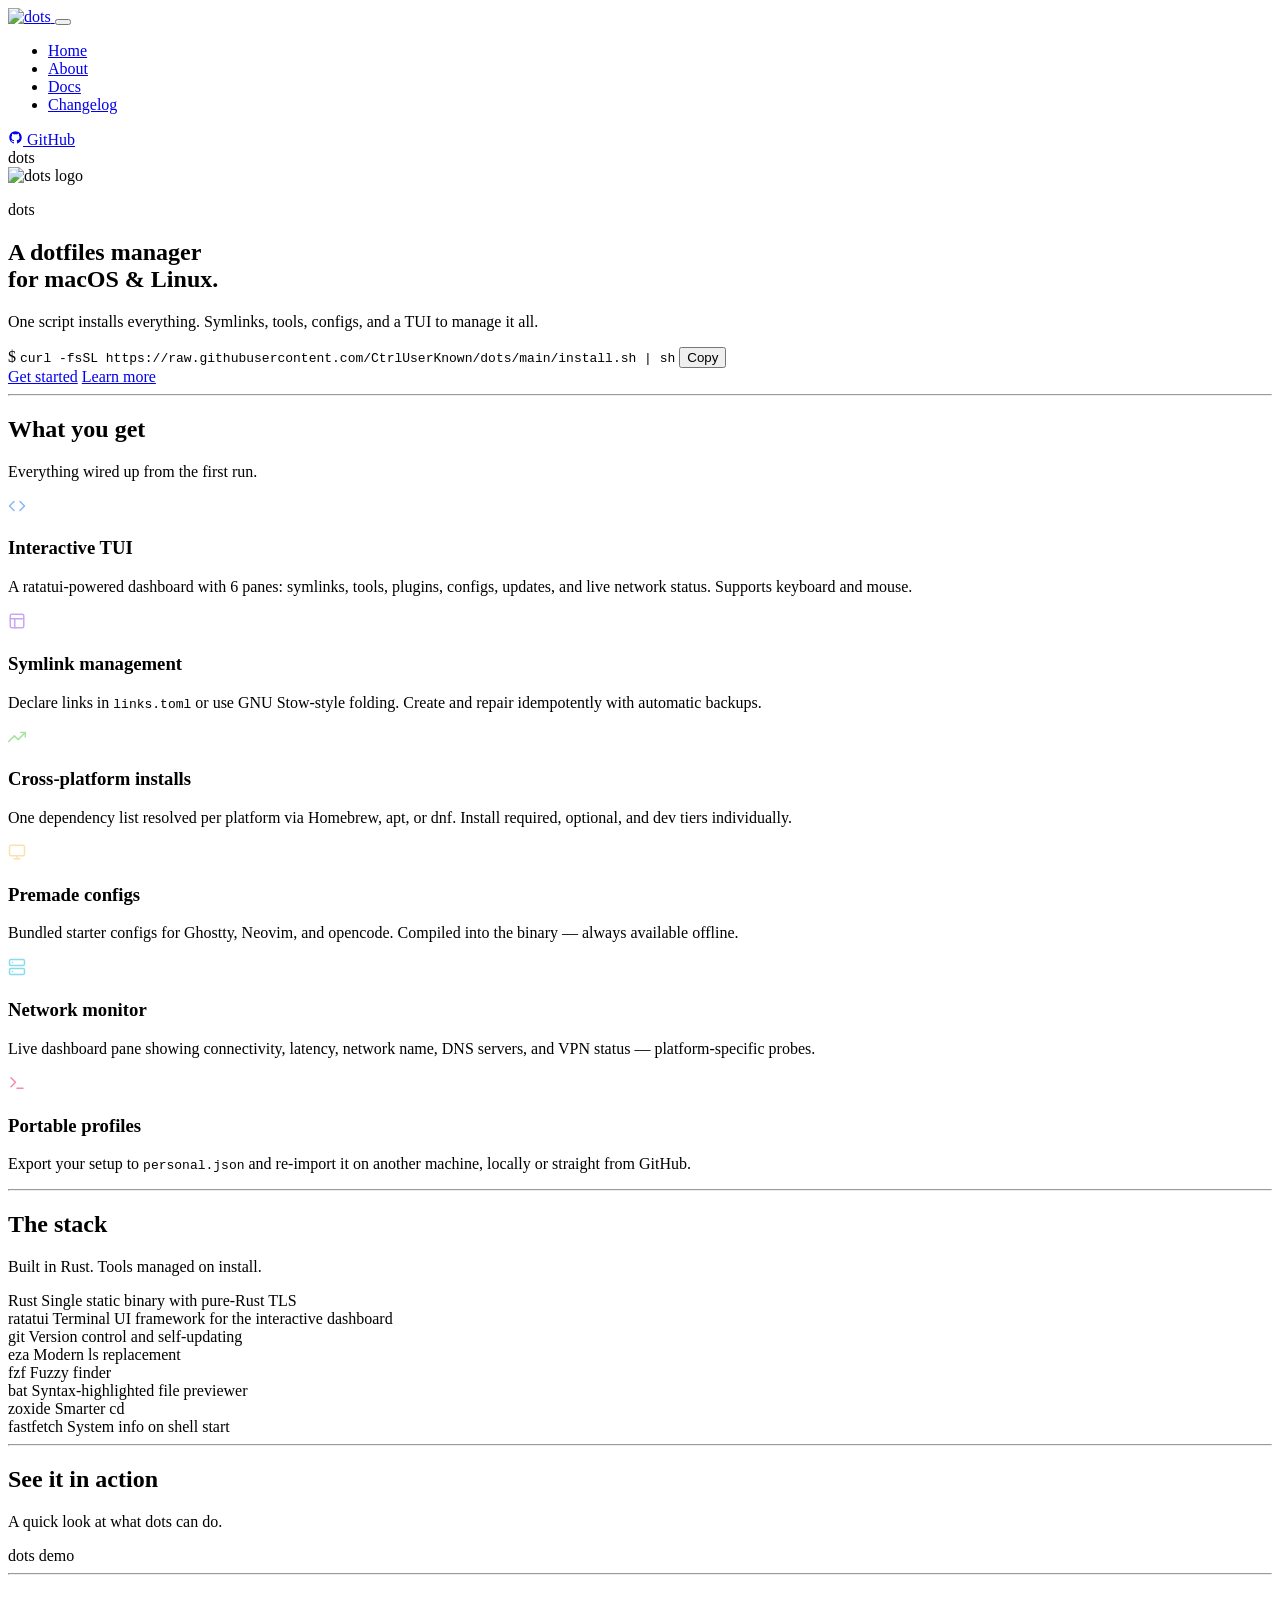
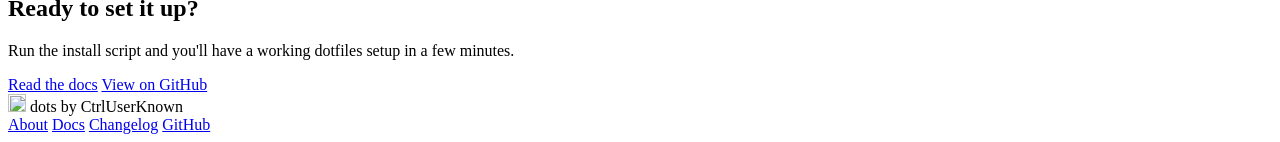
==== commit 4e3ac5cb: "fix(site): add base href for GitHub Pages subdirectory" ====
--- a/site/index.html
+++ b/site/index.html
@@ -12,6 +12,8 @@
   <link rel="apple-touch-icon" href="img/svg/dots_favicons_color.svg">
   <link rel="manifest" href="site.webmanifest">
   <meta name="theme-color" content="#1a1a1a">
+
+  <base href="/dots/">
 
   <meta property="og:title" content="dots">
   <meta property="og:description" content="A fast, cross-platform dotfiles manager with an interactive TUI.">
--- a/site/css/style.css
+++ b/site/css/style.css
@@ -1043,10 +1043,10 @@
 }
 
 /* ============================================================
-   Demo terminal
+   Demo terminal — TUI style
    ============================================================ */
 .demo-terminal {
-  max-width: 580px;
+  max-width: 640px;
   margin: 0 auto;
   border-radius: 10px;
   overflow: hidden;
@@ -1056,24 +1056,33 @@
 }
 
 .demo-body {
-  padding: 1.5rem 1.75rem;
+  padding: 0.5rem 0.75rem;
   font-family: 'JetBrains Mono', monospace;
-  font-size: 0.8rem;
-  line-height: 1.65;
-  min-height: 380px;
+  font-size: 0.78rem;
+  line-height: 1.6;
+  min-height: 520px;
   overflow: hidden;
 }
 
 .demo-line {
   white-space: pre;
-  transition: opacity 0.18s ease;
-}
-
-.demo-line--input  { color: #fff; font-weight: 500; }
-.demo-line--ok     { color: #a6e3a1; }
-.demo-line--warn   { color: #f9e2af; }
-.demo-line--muted  { color: #585b70; }
-.demo-line--header { color: #45475a; }
+  transition: opacity 0.15s ease;
+}
+
+.tui-line { color: var(--fg); }
+.tui-title { color: var(--blue); font-weight: 700; }
+.tui-subtitle { color: var(--fg-subtle); }
+.tui-float { color: var(--fg-subtle); float: right; }
+.tui-border { color: #45475a; }
+.tui-label { color: var(--fg); }
+.tui-path { color: var(--cyan); }
+.tui-ver { color: var(--fg-subtle); }
+.tui-ok { color: var(--green); }
+.tui-warn { color: var(--yellow); }
+.tui-status-ok { color: var(--green); }
+.tui-status-warn { color: var(--yellow); }
+.tui-footer { color: var(--fg-subtle); }
+.tui-key { color: var(--blue); font-weight: 600; }
 
 /* ============================================================
    Responsive — Tablet (< 900px)
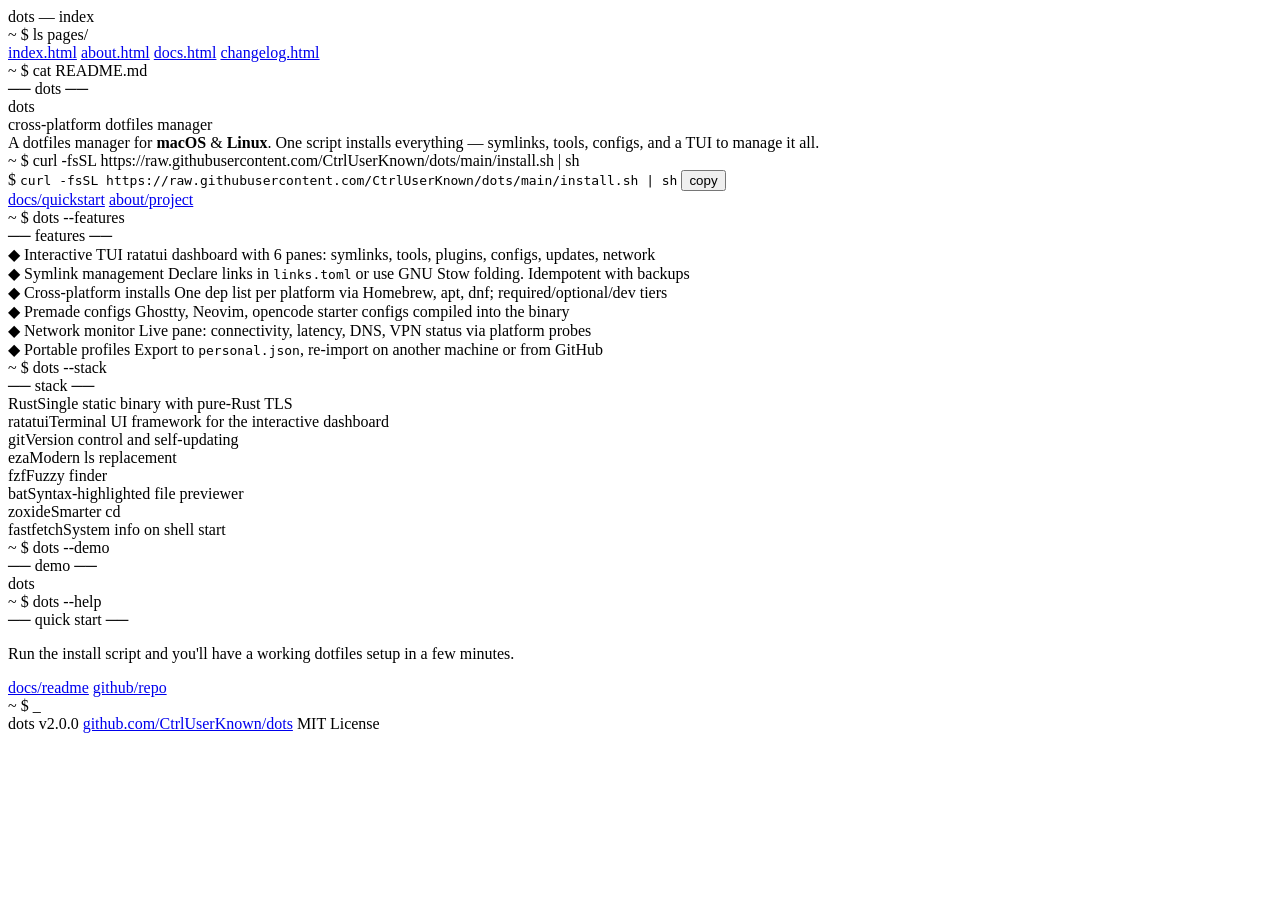
==== commit 8b3a6dc4: "Update site pages and styles" ====
--- a/site/index.html
+++ b/site/index.html
@@ -11,7 +11,7 @@
   <link rel="alternate icon" href="img/svg/dots_favicons_color.svg">
   <link rel="apple-touch-icon" href="img/svg/dots_favicons_color.svg">
   <link rel="manifest" href="site.webmanifest">
-  <meta name="theme-color" content="#1a1a1a">
+  <meta name="theme-color" content="#0c0c0c">
 
   <base href="/dots/">
 
@@ -27,281 +27,181 @@
 
   <link rel="preconnect" href="https://fonts.googleapis.com">
   <link rel="preconnect" href="https://fonts.gstatic.com" crossorigin>
-  <link href="https://fonts.googleapis.com/css2?family=Inter:wght@300;400;500;600;700&family=JetBrains+Mono:wght@400;500&display=swap" rel="stylesheet">
+  <link href="https://fonts.googleapis.com/css2?family=JetBrains+Mono:wght@400;500;600&display=swap" rel="stylesheet">
 
   <link rel="stylesheet" href="css/style.css">
 </head>
 <body>
 
-  <nav class="nav" role="navigation" aria-label="Main navigation">
-    <div class="nav__inner">
-      <a href="index.html" class="nav__logo" aria-label="dots home">
-        <img src="img/svg/dots_logo_alt_color.svg" alt="dots" width="80" height="26">
-      </a>
-      <button class="nav__toggle" aria-label="Toggle menu" aria-expanded="false" aria-controls="nav-menu">
-        <span></span>
-        <span></span>
-        <span></span>
-      </button>
-      <div class="nav__menu" id="nav-menu">
-        <ul class="nav__links" role="list">
-          <li><a href="index.html">Home</a></li>
-          <li><a href="about.html">About</a></li>
-          <li><a href="docs.html">Docs</a></li>
-          <li><a href="changelog.html">Changelog</a></li>
-        </ul>
-        <a href="https://github.com/CtrlUserKnown/dots" class="nav__github" target="_blank" rel="noopener noreferrer" aria-label="View on GitHub">
-          <svg width="15" height="15" viewBox="0 0 24 24" fill="currentColor" aria-hidden="true">
-            <path d="M12 2C6.477 2 2 6.477 2 12c0 4.419 2.865 8.166 6.839 9.489.5.09.682-.218.682-.484 0-.236-.009-.866-.013-1.7-2.782.602-3.369-1.34-3.369-1.34-.455-1.157-1.11-1.465-1.11-1.465-.908-.62.069-.608.069-.608 1.003.07 1.531 1.03 1.531 1.03.892 1.529 2.341 1.088 2.91.833.091-.647.349-1.086.635-1.337-2.22-.251-4.555-1.111-4.555-4.943 0-1.091.39-1.984 1.029-2.683-.103-.252-.446-1.27.098-2.647 0 0 .84-.269 2.75 1.026A9.578 9.578 0 0 1 12 6.836c.85.004 1.705.114 2.504.336 1.909-1.294 2.747-1.026 2.747-1.026.546 1.377.203 2.394.1 2.647.64.699 1.028 1.592 1.028 2.683 0 3.842-2.339 4.687-4.566 4.935.359.309.678.919.678 1.852 0 1.336-.012 2.415-.012 2.741 0 .269.18.579.688.481C19.138 20.163 22 16.418 22 12c0-5.523-4.477-10-10-10z"/>
-          </svg>
-          GitHub
-        </a>
-      </div>
-    </div>
-  </nav>
-
-  <main>
-    <!-- Hero -->
-    <section class="hero" aria-label="Introduction">
-      <div class="container">
-        <div class="hero__content">
-
-          <div class="term-window hero__term">
-            <div class="term-bar">
-              <span class="term-dot term-dot--red" aria-hidden="true"></span>
-              <span class="term-dot term-dot--yellow" aria-hidden="true"></span>
-              <span class="term-dot term-dot--green" aria-hidden="true"></span>
-              <span class="term-title">dots</span>
-            </div>
-            <div class="term-body">
-              <img src="img/svg/dots_logo_alt_color.svg" alt="dots logo" class="hero__logo" width="180" height="70">
-              <p class="hero__name">dots</p>
-              <h1>A dotfiles manager<br>for macOS &amp; Linux.</h1>
-              <p class="hero__tagline">One script installs everything. Symlinks, tools, configs, and a TUI to manage it all.</p>
-              <div class="hero__install" aria-label="Install command">
-                <span class="hero__install-prompt" aria-hidden="true">$</span>
-                <code id="install-cmd">curl -fsSL https://raw.githubusercontent.com/CtrlUserKnown/dots/main/install.sh | sh</code>
-                <button class="hero__install-copy" id="copy-btn" aria-label="Copy install command" onclick="copyInstall()">Copy</button>
-              </div>
-            </div>
-          </div>
-
-          <div class="hero__actions">
-            <a href="docs.html" class="btn btn-primary">Get started</a>
-            <a href="about.html" class="btn btn-secondary">Learn more</a>
-          </div>
-        </div>
-      </div>
-    </section>
-
-    <hr class="divider">
-
-    <!-- Features -->
-    <section class="section" aria-labelledby="features-heading">
-      <div class="container">
-        <h2 class="section-heading" id="features-heading">What you get</h2>
-        <p class="section-sub">Everything wired up from the first run.</p>
-
-        <div class="grid-3" role="list">
-          <article class="card" role="listitem">
-            <div class="card__icon card__icon--blue" aria-hidden="true">
-              <svg width="18" height="18" viewBox="0 0 24 24" fill="none" stroke="#89b4fa" stroke-width="2" stroke-linecap="round" stroke-linejoin="round">
-                <polyline points="16 18 22 12 16 6"></polyline>
-                <polyline points="8 6 2 12 8 18"></polyline>
-              </svg>
-            </div>
-            <h3>Interactive TUI</h3>
-            <p>A ratatui-powered dashboard with 6 panes: symlinks, tools, plugins, configs, updates, and live network status. Supports keyboard and mouse.</p>
-          </article>
-
-          <article class="card" role="listitem">
-            <div class="card__icon card__icon--purple" aria-hidden="true">
-              <svg width="18" height="18" viewBox="0 0 24 24" fill="none" stroke="#cba6f7" stroke-width="2" stroke-linecap="round" stroke-linejoin="round">
-                <rect x="3" y="3" width="18" height="18" rx="2" ry="2"></rect>
-                <line x1="3" y1="9" x2="21" y2="9"></line>
-                <line x1="9" y1="21" x2="9" y2="9"></line>
-              </svg>
-            </div>
-            <h3>Symlink management</h3>
-            <p>Declare links in <code>links.toml</code> or use GNU Stow-style folding. Create and repair idempotently with automatic backups.</p>
-          </article>
-
-          <article class="card" role="listitem">
-            <div class="card__icon card__icon--green" aria-hidden="true">
-              <svg width="18" height="18" viewBox="0 0 24 24" fill="none" stroke="#a6e3a1" stroke-width="2" stroke-linecap="round" stroke-linejoin="round">
-                <polyline points="23 6 13.5 15.5 8.5 10.5 1 18"></polyline>
-                <polyline points="17 6 23 6 23 12"></polyline>
-              </svg>
-            </div>
-            <h3>Cross-platform installs</h3>
-            <p>One dependency list resolved per platform via Homebrew, apt, or dnf. Install required, optional, and dev tiers individually.</p>
-          </article>
-
-          <article class="card" role="listitem">
-            <div class="card__icon card__icon--yellow" aria-hidden="true">
-              <svg width="18" height="18" viewBox="0 0 24 24" fill="none" stroke="#f9e2af" stroke-width="2" stroke-linecap="round" stroke-linejoin="round">
-                <rect x="2" y="3" width="20" height="14" rx="2" ry="2"></rect>
-                <line x1="8" y1="21" x2="16" y2="21"></line>
-                <line x1="12" y1="17" x2="12" y2="21"></line>
-              </svg>
-            </div>
-            <h3>Premade configs</h3>
-            <p>Bundled starter configs for Ghostty, Neovim, and opencode. Compiled into the binary — always available offline.</p>
-          </article>
-
-          <article class="card" role="listitem">
-            <div class="card__icon card__icon--cyan" aria-hidden="true">
-              <svg width="18" height="18" viewBox="0 0 24 24" fill="none" stroke="#89dceb" stroke-width="2" stroke-linecap="round" stroke-linejoin="round">
-                <rect x="2" y="2" width="20" height="8" rx="2" ry="2"></rect>
-                <rect x="2" y="14" width="20" height="8" rx="2" ry="2"></rect>
-                <line x1="6" y1="6" x2="6.01" y2="6"></line>
-                <line x1="6" y1="18" x2="6.01" y2="18"></line>
-              </svg>
-            </div>
-            <h3>Network monitor</h3>
-            <p>Live dashboard pane showing connectivity, latency, network name, DNS servers, and VPN status — platform-specific probes.</p>
-          </article>
-
-          <article class="card" role="listitem">
-            <div class="card__icon card__icon--red" aria-hidden="true">
-              <svg width="18" height="18" viewBox="0 0 24 24" fill="none" stroke="#f38ba8" stroke-width="2" stroke-linecap="round" stroke-linejoin="round">
-                <polyline points="4 17 10 11 4 5"></polyline>
-                <line x1="12" y1="19" x2="20" y2="19"></line>
-              </svg>
-            </div>
-            <h3>Portable profiles</h3>
-            <p>Export your setup to <code>personal.json</code> and re-import it on another machine, locally or straight from GitHub.</p>
-          </article>
-        </div>
-      </div>
-    </section>
-
-    <hr class="divider">
-
-    <!-- Stack -->
-    <section class="section" aria-labelledby="stack-heading">
-      <div class="container">
-        <h2 class="section-heading" id="stack-heading">The stack</h2>
-        <p class="section-sub">Built in Rust. Tools managed on install.</p>
-
-        <div class="tool-list" role="list">
-          <div class="tool-item" role="listitem">
-            <span class="tool-name">Rust</span>
-            <span class="tool-desc">Single static binary with pure-Rust TLS</span>
-          </div>
-          <div class="tool-item" role="listitem">
-            <span class="tool-name">ratatui</span>
-            <span class="tool-desc">Terminal UI framework for the interactive dashboard</span>
-          </div>
-          <div class="tool-item" role="listitem">
-            <span class="tool-name">git</span>
-            <span class="tool-desc">Version control and self-updating</span>
-          </div>
-          <div class="tool-item" role="listitem">
-            <span class="tool-name">eza</span>
-            <span class="tool-desc">Modern ls replacement</span>
-          </div>
-          <div class="tool-item" role="listitem">
-            <span class="tool-name">fzf</span>
-            <span class="tool-desc">Fuzzy finder</span>
-          </div>
-          <div class="tool-item" role="listitem">
-            <span class="tool-name">bat</span>
-            <span class="tool-desc">Syntax-highlighted file previewer</span>
-          </div>
-          <div class="tool-item" role="listitem">
-            <span class="tool-name">zoxide</span>
-            <span class="tool-desc">Smarter cd</span>
-          </div>
-          <div class="tool-item" role="listitem">
-            <span class="tool-name">fastfetch</span>
-            <span class="tool-desc">System info on shell start</span>
-          </div>
-        </div>
-      </div>
-    </section>
-
-    <hr class="divider">
-
-    <!-- Demo -->
-    <section class="section" aria-labelledby="demo-heading">
-      <div class="container">
-        <h2 class="section-heading" id="demo-heading">See it in action</h2>
-        <p class="section-sub">A quick look at what dots can do.</p>
-
-        <div class="demo-terminal">
-          <div class="term-bar">
-            <span class="term-dot term-dot--red" aria-hidden="true"></span>
-            <span class="term-dot term-dot--yellow" aria-hidden="true"></span>
-            <span class="term-dot term-dot--green" aria-hidden="true"></span>
-            <span class="term-title">dots demo</span>
-          </div>
-          <div class="demo-body" id="demo-output"></div>
-        </div>
-      </div>
-    </section>
-
-    <hr class="divider">
-
-    <!-- CTA -->
-    <section class="section-sm" aria-label="Call to action">
-      <div class="container">
-        <div class="cta-block">
-          <h2>Ready to set it up?</h2>
-          <p>Run the install script and you'll have a working dotfiles setup in a few minutes.</p>
-          <div class="hero__actions">
-            <a href="docs.html" class="btn btn-primary">Read the docs</a>
-            <a href="https://github.com/CtrlUserKnown/dots" class="btn btn-secondary" target="_blank" rel="noopener noreferrer">View on GitHub</a>
-          </div>
-        </div>
-      </div>
-    </section>
-  </main>
-
-  <footer class="footer" role="contentinfo">
-    <div class="container">
-      <div class="footer__inner">
-        <div class="footer__brand">
-          <img src="img/svg/dots_icon_color.svg" alt="" aria-hidden="true" width="18" height="18">
-          <span class="footer__copy">dots by CtrlUserKnown</span>
-        </div>
-        <nav class="footer__nav" aria-label="Footer navigation">
-          <a href="about.html">About</a>
-          <a href="docs.html">Docs</a>
-          <a href="changelog.html">Changelog</a>
-          <a href="https://github.com/CtrlUserKnown/dots" target="_blank" rel="noopener noreferrer">GitHub</a>
-        </nav>
-      </div>
-    </div>
-  </footer>
-
-  <script src="js/nav.js"></script>
-  <script src="js/demo.js"></script>
-  <script>
-    function copyInstall() {
-      var cmd = document.getElementById('install-cmd').textContent;
-      var btn = document.getElementById('copy-btn');
-
-      if (navigator.clipboard) {
-        navigator.clipboard.writeText(cmd).then(function () {
-          btn.textContent = 'Copied!';
-          setTimeout(function () { btn.textContent = 'Copy'; }, 2000);
-        });
-      } else {
-        var el = document.createElement('textarea');
-        el.value = cmd;
-        el.style.position = 'fixed';
-        el.style.opacity = '0';
-        document.body.appendChild(el);
-        el.focus();
-        el.select();
-        try { document.execCommand('copy'); } catch (e) {}
-        document.body.removeChild(el);
-        btn.textContent = 'Copied!';
-        setTimeout(function () { btn.textContent = 'Copy'; }, 2000);
-      }
+<div class="term">
+  <div class="term-bar">
+    <div class="term-dots">
+      <span class="term-dot term-dot--r"></span>
+      <span class="term-dot term-dot--y"></span>
+      <span class="term-dot term-dot--g"></span>
+    </div>
+    <span class="term-title">dots — index</span>
+  </div>
+
+  <div class="term-screen">
+
+    <div class="prompt-line">
+      <span class="prompt-symbol">~ $</span>
+      <span class="prompt-cmd">ls pages/</span>
+    </div>
+    <div class="nav-files">
+      <a href="index.html" class="active">index.html</a>
+      <a href="about.html">about.html</a>
+      <a href="docs.html">docs.html</a>
+      <a href="changelog.html">changelog.html</a>
+    </div>
+
+    <div class="prompt-line">
+      <span class="prompt-symbol">~ $</span>
+      <span class="prompt-cmd">cat README.md</span>
+    </div>
+    <div class="divider-line">── dots ──</div>
+    <div class="hero-logo">dots</div>
+    <div class="hero-logo-sub">cross-platform dotfiles manager</div>
+    <div class="hero-tagline">A dotfiles manager for <strong>macOS</strong> &amp; <strong>Linux</strong>. One script installs everything — symlinks, tools, configs, and a TUI to manage it all.</div>
+
+    <div class="prompt-line">
+      <span class="prompt-symbol">~ $</span>
+      <span class="prompt-cmd">curl -fsSL https://raw.githubusercontent.com/CtrlUserKnown/dots/main/install.sh | sh</span>
+    </div>
+    <div class="install-block">
+      <span class="prompt-symbol">$</span>
+      <code id="install-cmd">curl -fsSL https://raw.githubusercontent.com/CtrlUserKnown/dots/main/install.sh | sh</code>
+      <button class="install-copy" id="copy-btn" onclick="copyInstall()">copy</button>
+    </div>
+
+    <div class="btn-line">
+      <a href="docs.html">docs/quickstart</a>
+      <a href="about.html">about/project</a>
+    </div>
+
+    <div class="prompt-line">
+      <span class="prompt-symbol">~ $</span>
+      <span class="prompt-cmd">dots --features</span>
+    </div>
+    <div class="divider-line">── features ──</div>
+    <div class="feature-list">
+      <div class="feature-item">
+        <span class="feature-bullet">◆</span>
+        <span class="feature-name">Interactive TUI</span>
+        <span class="feature-desc">ratatui dashboard with 6 panes: symlinks, tools, plugins, configs, updates, network</span>
+      </div>
+      <div class="feature-item">
+        <span class="feature-bullet">◆</span>
+        <span class="feature-name">Symlink management</span>
+        <span class="feature-desc">Declare links in <code>links.toml</code> or use GNU Stow folding. Idempotent with backups</span>
+      </div>
+      <div class="feature-item">
+        <span class="feature-bullet">◆</span>
+        <span class="feature-name">Cross-platform installs</span>
+        <span class="feature-desc">One dep list per platform via Homebrew, apt, dnf; required/optional/dev tiers</span>
+      </div>
+      <div class="feature-item">
+        <span class="feature-bullet">◆</span>
+        <span class="feature-name">Premade configs</span>
+        <span class="feature-desc">Ghostty, Neovim, opencode starter configs compiled into the binary</span>
+      </div>
+      <div class="feature-item">
+        <span class="feature-bullet">◆</span>
+        <span class="feature-name">Network monitor</span>
+        <span class="feature-desc">Live pane: connectivity, latency, DNS, VPN status via platform probes</span>
+      </div>
+      <div class="feature-item">
+        <span class="feature-bullet">◆</span>
+        <span class="feature-name">Portable profiles</span>
+        <span class="feature-desc">Export to <code>personal.json</code>, re-import on another machine or from GitHub</span>
+      </div>
+    </div>
+
+    <div class="prompt-line">
+      <span class="prompt-symbol">~ $</span>
+      <span class="prompt-cmd">dots --stack</span>
+    </div>
+    <div class="divider-line">── stack ──</div>
+    <div class="tool-list">
+      <div class="tool-row"><span class="tool-name">Rust</span><span class="tool-desc">Single static binary with pure-Rust TLS</span></div>
+      <div class="tool-row"><span class="tool-name">ratatui</span><span class="tool-desc">Terminal UI framework for the interactive dashboard</span></div>
+      <div class="tool-row"><span class="tool-name">git</span><span class="tool-desc">Version control and self-updating</span></div>
+      <div class="tool-row"><span class="tool-name">eza</span><span class="tool-desc">Modern ls replacement</span></div>
+      <div class="tool-row"><span class="tool-name">fzf</span><span class="tool-desc">Fuzzy finder</span></div>
+      <div class="tool-row"><span class="tool-name">bat</span><span class="tool-desc">Syntax-highlighted file previewer</span></div>
+      <div class="tool-row"><span class="tool-name">zoxide</span><span class="tool-desc">Smarter cd</span></div>
+      <div class="tool-row"><span class="tool-name">fastfetch</span><span class="tool-desc">System info on shell start</span></div>
+    </div>
+
+    <div class="prompt-line">
+      <span class="prompt-symbol">~ $</span>
+      <span class="prompt-cmd">dots --demo</span>
+    </div>
+    <div class="divider-line">── demo ──</div>
+    <div class="demo-term">
+      <div class="demo-bar">
+        <span class="term-dot term-dot--r"></span>
+        <span class="term-dot term-dot--y"></span>
+        <span class="term-dot term-dot--g"></span>
+        <span class="term-title">dots</span>
+      </div>
+      <div class="demo-body" id="demo-output"></div>
+    </div>
+
+    <div class="prompt-line">
+      <span class="prompt-symbol">~ $</span>
+      <span class="prompt-cmd">dots --help</span>
+    </div>
+    <div class="divider-line">── quick start ──</div>
+    <div class="cta-block">
+      <p>Run the install script and you'll have a working dotfiles setup in a few minutes.</p>
+      <div class="btn-line">
+        <a href="docs.html">docs/readme</a>
+        <a href="https://github.com/CtrlUserKnown/dots" target="_blank" rel="noopener noreferrer">github/repo</a>
+      </div>
+    </div>
+
+    <div class="prompt-line">
+      <span class="prompt-symbol">~ $</span>
+      <span class="prompt-cmd" style="animation: blink 1s step-end infinite;">_</span>
+    </div>
+
+  </div>
+
+  <div class="statusbar">
+    <span>dots v2.0.0</span>
+    <a href="https://github.com/CtrlUserKnown/dots" target="_blank" rel="noopener noreferrer">github.com/CtrlUserKnown/dots</a>
+    <span>MIT License</span>
+  </div>
+</div>
+
+<script src="js/nav.js"></script>
+<script src="js/demo.js"></script>
+<script>
+  function copyInstall() {
+    var cmd = document.getElementById('install-cmd').textContent;
+    var btn = document.getElementById('copy-btn');
+    if (navigator.clipboard) {
+      navigator.clipboard.writeText(cmd).then(function () {
+        btn.textContent = 'copied!';
+        setTimeout(function () { btn.textContent = 'copy'; }, 2000);
+      });
+    } else {
+      var el = document.createElement('textarea');
+      el.value = cmd;
+      el.style.position = 'fixed';
+      el.style.opacity = '0';
+      document.body.appendChild(el);
+      el.focus();
+      el.select();
+      try { document.execCommand('copy'); } catch (e) {}
+      document.body.removeChild(el);
+      btn.textContent = 'copied!';
+      setTimeout(function () { btn.textContent = 'copy'; }, 2000);
     }
-  </script>
+  }
+</script>
 
 </body>
 </html>
--- a/site/css/style.css
+++ b/site/css/style.css
@@ -1,368 +1,172 @@
-@import url('https://fonts.googleapis.com/css2?family=Inter:wght@300;400;500;600;700&family=JetBrains+Mono:wght@400;500&display=swap');
-
-/* ============================================================
-   CSS Custom Properties — noir-cat theme
-   ============================================================ */
-:root {
-  --bg:            #1a1a1a;
-  --bg-surface:    #212121;
-  --bg-overlay:    #2a2a2a;
-  --bg-selection:  #313244;
-  --fg:            #d4d4d4;
-  --fg-muted:      #8a8a9a;
-  --fg-subtle:     #585b70;
-  --border:        #2e2e3a;
-
-  --blue:   #89b4fa;
-  --purple: #cba6f7;
-  --green:  #a6e3a1;
-  --red:    #f38ba8;
-  --yellow: #f9e2af;
-  --cyan:   #89dceb;
-
-  --accent: var(--blue);
-
-  --nav-height:    60px;
-  --container-max: 1100px;
-  --radius:        8px;
-  --radius-sm:     4px;
-  --transition:    0.18s ease;
-}
-
-/* ============================================================
-   Reset & Base
-   ============================================================ */
-*, *::before, *::after {
-  box-sizing: border-box;
+* {
   margin: 0;
   padding: 0;
-}
-
-html {
-  scroll-behavior: smooth;
-  font-size: 16px;
-}
+  box-sizing: border-box;
+}
+
+:root {
+  --bg: #0c0c0c;
+  --bg-surface: #141414;
+  --bg-overlay: #1c1c1c;
+  --border: #262626;
+  --fg: #c6c6c6;
+  --fg-muted: #6b6b6b;
+  --fg-dim: #444;
+  --green:  #a6e3a1;
+  --blue:   #89b4fa;
+  --cyan:   #89dceb;
+  --yellow: #f9e2af;
+  --red:    #f38ba8;
+  --purple: #cba6f7;
+  --accent: var(--green);
+  --container-max: 880px;
+}
+
+html { font-size: 15px; }
 
 body {
-  font-family: 'Inter', system-ui, -apple-system, BlinkMacSystemFont, 'Segoe UI', sans-serif;
-  background-color: var(--bg);
+  font-family: 'JetBrains Mono', 'Fira Code', 'Cascadia Code', Consolas, monospace;
+  background: var(--bg);
   color: var(--fg);
-  line-height: 1.6;
+  line-height: 1.65;
   -webkit-font-smoothing: antialiased;
-  -moz-osx-font-smoothing: grayscale;
-}
-
-a {
-  color: var(--accent);
+}
+
+/* ── Terminal chrome ── */
+.term {
+  max-width: var(--container-max);
+  margin: 1rem auto;
+  border: 1px solid var(--border);
+  border-radius: 8px;
+  overflow: hidden;
+  background: var(--bg);
+}
+
+.term-bar {
+  display: flex;
+  align-items: center;
+  padding: 0.55rem 1rem;
+  background: #181818;
+  border-bottom: 1px solid var(--border);
+  position: sticky;
+  top: 0;
+  z-index: 100;
+  gap: 0.5rem;
+}
+
+.term-dots { display: flex; gap: 6px; }
+.term-dot { width: 11px; height: 11px; border-radius: 50%; }
+.term-dot--r { background: #ff5f57; }
+.term-dot--y { background: #ffbd2e; }
+.term-dot--g { background: #28c941; }
+
+.term-title {
+  font-size: 0.72rem;
+  color: var(--fg-dim);
+  position: absolute;
+  left: 50%;
+  transform: translateX(-50%);
+  user-select: none;
+}
+
+.term-body { padding: 0; }
+
+.term-screen {
+  padding: 1.5rem 1.75rem;
+  min-height: 60vh;
+}
+
+/* ── Prompt lines ── */
+.prompt-line {
+  display: flex;
+  gap: 0.6rem;
+  margin-bottom: 0.4rem;
+  align-items: baseline;
+  flex-wrap: wrap;
+}
+
+.prompt-symbol {
+  color: var(--green);
+  user-select: none;
+  white-space: pre;
+}
+
+.prompt-cmd { color: var(--fg); }
+.prompt-cmd::selection { background: var(--fg-dim); }
+
+.prompt-output {
+  color: var(--fg-muted);
+  font-size: 0.85rem;
+  margin-bottom: 0.5rem;
+}
+
+/* ── Ascii divider ── */
+.divider-line {
+  color: var(--fg-dim);
+  margin: 0.25rem 0 0.6rem;
+  user-select: none;
+  font-size: 0.78rem;
+  letter-spacing: -0.02em;
+}
+
+/* ── Navigation file list ── */
+.nav-files {
+  display: flex;
+  gap: 0.2rem 1.8rem;
+  flex-wrap: wrap;
+  padding: 0.5rem 0.75rem;
+  margin: 0.25rem 0 1.25rem;
+  background: var(--bg-surface);
+  border: 1px solid var(--border);
+  border-radius: 4px;
+}
+
+.nav-files a {
+  color: var(--blue);
   text-decoration: none;
-  transition: color var(--transition), opacity var(--transition);
-}
-
-a:hover { opacity: 0.8; }
-
-img { max-width: 100%; height: auto; display: block; }
-
-ul { list-style: none; }
-
-button { font-family: inherit; }
-
-/* ============================================================
-   Typography
-   ============================================================ */
-h1, h2, h3, h4, h5, h6 {
-  color: #ffffff;
-  line-height: 1.25;
+  font-size: 0.85rem;
+}
+
+.nav-files a:hover { color: var(--cyan); }
+.nav-files a.active { color: var(--green); }
+
+/* ── Hero / logo ── */
+.hero-logo {
+  font-size: 2.4rem;
   font-weight: 600;
-}
-
-h1 { font-size: clamp(1.75rem, 4vw, 2.6rem); }
-h2 { font-size: clamp(1.35rem, 3vw, 1.85rem); }
-h3 { font-size: clamp(1.05rem, 2vw, 1.3rem); }
-h4 { font-size: 1.05rem; }
-
-p { color: var(--fg); margin-bottom: 1rem; }
-
-p:last-child { margin-bottom: 0; }
-
-strong { color: #fff; font-weight: 600; }
-
-code, kbd, pre {
-  font-family: 'JetBrains Mono', 'Fira Code', 'Cascadia Code', Consolas, monospace;
-}
-
-code {
-  background: var(--bg-overlay);
   color: var(--cyan);
-  padding: 0.15em 0.4em;
-  border-radius: var(--radius-sm);
-  font-size: 0.875em;
-}
-
-pre {
-  background: var(--bg-overlay);
-  border: 1px solid var(--border);
-  border-radius: var(--radius);
-  padding: 1.25rem 1.5rem;
-  overflow-x: auto;
-  margin-bottom: 1.5rem;
-}
-
-pre code {
-  background: none;
-  padding: 0;
+  margin-bottom: 0.25rem;
+  line-height: 1.2;
+}
+
+.hero-logo-sub {
+  font-size: 0.85rem;
+  color: var(--fg-muted);
+  margin-bottom: 1rem;
+}
+
+.hero-tagline {
+  font-size: 0.95rem;
   color: var(--fg);
-  font-size: 0.875rem;
-  line-height: 1.75;
-}
-
-/* ============================================================
-   Layout
-   ============================================================ */
-.container {
-  max-width: var(--container-max);
-  margin: 0 auto;
-  padding: 0 1.5rem;
-}
-
-.section { padding: 5rem 0; }
-.section-sm { padding: 3rem 0; }
-
-/* ============================================================
-   Navigation
-   ============================================================ */
-.nav {
-  position: fixed;
-  top: 0;
-  left: 0;
-  right: 0;
-  height: var(--nav-height);
-  background: rgba(26, 26, 26, 0.9);
-  backdrop-filter: blur(14px);
-  -webkit-backdrop-filter: blur(14px);
-  border-bottom: 1px solid var(--border);
-  z-index: 200;
-  display: flex;
-  align-items: center;
-}
-
-.nav__inner {
-  width: 100%;
-  max-width: var(--container-max);
-  margin: 0 auto;
-  padding: 0 1.5rem;
-  display: flex;
-  align-items: center;
-  justify-content: space-between;
-  gap: 2rem;
-}
-
-.nav__logo {
-  display: flex;
-  align-items: center;
-  flex-shrink: 0;
-}
-
-.nav__logo img {
-  height: 26px;
-  width: auto;
-}
-
-.nav__menu {
+  margin: 0.75rem 0 1.25rem;
+}
+
+.install-block {
   display: flex;
   align-items: center;
   gap: 0.5rem;
-}
-
-.nav__links {
-  display: flex;
-  align-items: center;
-  gap: 0.15rem;
-}
-
-.nav__links li { list-style: none; }
-
-.nav__links a {
-  color: var(--fg-muted);
-  font-size: 0.875rem;
-  font-weight: 500;
-  padding: 0.4rem 0.7rem;
-  border-radius: var(--radius-sm);
-  transition: color var(--transition), background var(--transition);
-  display: block;
-}
-
-.nav__links a:hover,
-.nav__links a.active {
-  color: var(--fg);
-  background: var(--bg-overlay);
-  opacity: 1;
-}
-
-.nav__github {
-  display: inline-flex;
-  align-items: center;
-  gap: 0.4rem;
-  color: var(--fg);
-  background: var(--bg-overlay);
-  border: 1px solid var(--border);
-  padding: 0.38rem 0.85rem;
-  border-radius: 6px;
-  font-size: 0.82rem;
-  font-weight: 500;
-  margin-left: 0.5rem;
-  transition: border-color var(--transition), background var(--transition);
-  flex-shrink: 0;
-}
-
-.nav__github:hover {
-  border-color: var(--accent);
-  background: var(--bg-selection);
-  opacity: 1;
-  color: var(--fg);
-}
-
-/* Hamburger toggle */
-.nav__toggle {
-  display: none;
-  flex-direction: column;
-  justify-content: center;
-  gap: 5px;
-  background: none;
-  border: none;
-  cursor: pointer;
-  padding: 6px;
-  border-radius: var(--radius-sm);
-}
-
-.nav__toggle span {
-  display: block;
-  width: 20px;
-  height: 2px;
-  background: var(--fg);
-  border-radius: 2px;
-  transition: transform 0.22s ease, opacity 0.22s ease;
-  transform-origin: center;
-}
-
-.nav__toggle[aria-expanded="true"] span:nth-child(1) {
-  transform: translateY(7px) rotate(45deg);
-}
-.nav__toggle[aria-expanded="true"] span:nth-child(2) {
-  opacity: 0;
-  transform: scaleX(0);
-}
-.nav__toggle[aria-expanded="true"] span:nth-child(3) {
-  transform: translateY(-7px) rotate(-45deg);
-}
-
-/* ============================================================
-   Page header (inner pages)
-   ============================================================ */
-.page-header {
-  padding-top: calc(var(--nav-height) + 3.5rem);
-  padding-bottom: 2.5rem;
-  border-bottom: 1px solid var(--border);
-  margin-bottom: 3rem;
-}
-
-.page-header h1 { margin-bottom: 0.5rem; }
-
-.page-header .lead {
-  color: var(--fg-muted);
-  font-size: 1.05rem;
-  max-width: 560px;
-}
-
-/* ============================================================
-   Hero
-   ============================================================ */
-.hero {
-  min-height: 100vh;
-  display: flex;
-  align-items: center;
-  padding: calc(var(--nav-height) + 2rem) 0 4rem;
-  position: relative;
-  overflow: hidden;
-}
-
-.hero::before {
-  content: '';
-  position: absolute;
-  top: 25%;
-  left: 50%;
-  transform: translateX(-50%);
-  width: 700px;
-  height: 450px;
-  background: radial-gradient(ellipse at center, rgba(137, 180, 250, 0.055) 0%, transparent 68%);
-  pointer-events: none;
-}
-
-.hero__content {
-  text-align: center;
-  max-width: 680px;
-  margin: 0 auto;
-  position: relative;
-}
-
-.hero__logo {
-  height: 180px;
-  width: auto;
-  margin: 0 auto 1.5rem;
-}
-
-.hero__name {
-  font-family: 'JetBrains Mono', monospace;
-  font-size: clamp(1.75rem, 4vw, 3.4rem);
-  font-weight: 500;
-  color: #E0DEF4;
-  letter-spacing: 0.04em;
-  margin-bottom: 1.5rem;
-}
-
-.hero h1 {
-  font-size: clamp(1.1rem, 2.2vw, 1.6rem);
-  margin-bottom: 1rem;
-  letter-spacing: -0.01em;
-  font-weight: 400;
-  color: var(--fg-muted);
-}
-
-.hero__tagline {
-  font-size: 1.2rem;
-  color: var(--fg-muted);
-  margin-bottom: 2rem;
-  max-width: 520px;
-  margin-left: auto;
-  margin-right: auto;
-}
-
-.hero__install {
   background: var(--bg-surface);
   border: 1px solid var(--border);
-  border-radius: var(--radius);
-  padding: 0.85rem 1rem 0.85rem 1.25rem;
-  display: flex;
-  align-items: center;
-  gap: 0.75rem;
-  margin-bottom: 2rem;
-  max-width: 600px;
-  margin-left: auto;
-  margin-right: auto;
-  text-align: left;
-}
-
-.hero__install-prompt {
-  color: var(--green);
-  font-family: 'JetBrains Mono', monospace;
-  font-size: 0.82rem;
-  user-select: none;
-  flex-shrink: 0;
-}
-
-.hero__install code {
+  border-radius: 4px;
+  padding: 0.6rem 0.8rem;
+  margin: 0.75rem 0;
+  flex-wrap: wrap;
+}
+
+.install-block .prompt-symbol { font-size: 0.82rem; }
+.install-block code {
   background: none;
   color: var(--fg);
-  padding: 0;
   font-size: 0.8rem;
   flex: 1;
   overflow: hidden;
@@ -370,846 +174,511 @@
   white-space: nowrap;
 }
 
-.hero__install-copy {
+.install-copy {
   background: none;
   border: 1px solid var(--border);
-  border-radius: var(--radius-sm);
+  border-radius: 3px;
   color: var(--fg-muted);
   cursor: pointer;
-  padding: 0.25rem 0.6rem;
-  font-size: 0.75rem;
-  transition: color var(--transition), border-color var(--transition);
-  white-space: nowrap;
+  padding: 0.2rem 0.5rem;
+  font: inherit;
+  font-size: 0.72rem;
+  transition: color 0.15s, border-color 0.15s;
+}
+
+.install-copy:hover { color: var(--accent); border-color: var(--accent); }
+
+.btn-line {
+  display: inline-flex;
+  gap: 0.4rem;
+  margin: 0.25rem 0;
+}
+
+.btn-line a {
+  color: var(--blue);
+  text-decoration: none;
+  font-size: 0.85rem;
+  padding: 0.15rem 0.4rem;
+  border: 1px solid var(--border);
+  border-radius: 3px;
+  transition: color 0.15s, border-color 0.15s;
+}
+
+.btn-line a:hover { color: var(--cyan); border-color: var(--fg-dim); }
+
+/* ── Feature list ── */
+.feature-list { margin: 0.5rem 0 1.25rem; }
+
+.feature-item {
+  display: flex;
+  gap: 0.6rem;
+  align-items: flex-start;
+  padding: 0.5rem 0;
+  border-bottom: 1px solid var(--border);
+}
+
+.feature-item:last-child { border-bottom: none; }
+
+.feature-bullet {
+  color: var(--green);
   flex-shrink: 0;
-}
-
-.hero__install-copy:hover {
-  color: var(--accent);
-  border-color: var(--accent);
-}
-
-.hero__actions {
-  display: flex;
-  gap: 0.75rem;
-  justify-content: center;
-  flex-wrap: wrap;
-}
-
-/* ============================================================
-   Terminal window
-   ============================================================ */
-.term-window {
-  border-radius: 10px;
+  font-size: 0.85rem;
+}
+
+.feature-name {
+  color: var(--yellow);
+  font-size: 0.85rem;
+  min-width: 140px;
+  flex-shrink: 0;
+}
+
+.feature-desc {
+  color: var(--fg-muted);
+  font-size: 0.82rem;
+}
+
+/* ── Tool list ── */
+.tool-list { margin: 0.5rem 0 1.25rem; }
+
+.tool-row {
+  display: flex;
+  gap: 1rem;
+  padding: 0.4rem 0;
+  border-bottom: 1px solid var(--border);
+  font-size: 0.85rem;
+}
+
+.tool-row:last-child { border-bottom: none; }
+
+.tool-name { color: var(--blue); min-width: 100px; }
+.tool-desc { color: var(--fg-muted); }
+
+/* ── Demo terminal ── */
+.demo-term {
+  border: 1px solid var(--border);
+  border-radius: 4px;
   overflow: hidden;
-  border: 1px solid rgba(255, 255, 255, 0.07);
-  box-shadow: 0 24px 64px rgba(0, 0, 0, 0.55);
-}
-
-.term-bar {
-  background: #252525;
-  border-bottom: 1px solid rgba(0, 0, 0, 0.35);
-  padding: 0.6rem 1rem;
+  background: #080808;
+  margin: 1rem 0;
+}
+
+.demo-bar {
   display: flex;
   align-items: center;
-  gap: 0.45rem;
-  position: relative;
-}
-
-.term-dot {
-  width: 12px;
-  height: 12px;
-  border-radius: 50%;
-  flex-shrink: 0;
-}
-
-.term-dot--red    { background: #ff5f57; }
-.term-dot--yellow { background: #ffbd2e; }
-.term-dot--green  { background: #28c941; }
-
-.term-title {
-  position: absolute;
-  left: 50%;
-  transform: translateX(-50%);
-  font-family: 'JetBrains Mono', monospace;
-  font-size: 0.7rem;
-  color: #606060;
-  pointer-events: none;
-  white-space: nowrap;
-}
-
-/* Hero terminal */
-.hero__term {
-  background: #0e0e0e;
-  max-width: 640px;
-  margin: 0 auto 2rem;
-}
-
-.hero__term .term-body {
-  padding: 2.5rem 2.5rem 2rem;
-}
-
-.hero__term .hero__install {
-  margin-bottom: 0;
-  background: rgba(255, 255, 255, 0.03);
-  border-color: rgba(255, 255, 255, 0.07);
-}
-
-/* ============================================================
-   Buttons
-   ============================================================ */
-.btn {
-  display: inline-flex;
-  align-items: center;
-  gap: 0.4rem;
-  padding: 0.6rem 1.25rem;
-  border-radius: var(--radius);
-  font-weight: 500;
-  font-size: 0.9rem;
-  transition: all var(--transition);
-  cursor: pointer;
-  border: 1px solid transparent;
-  text-decoration: none;
-  line-height: 1;
-}
-
-.btn-primary {
-  background: var(--accent);
-  color: #0a0e17;
-  border-color: var(--accent);
-}
-
-.btn-primary:hover {
-  opacity: 0.85;
-  color: #0a0e17;
-}
-
-.btn-secondary {
-  background: transparent;
-  color: var(--fg);
-  border-color: var(--border);
-}
-
-.btn-secondary:hover {
-  background: var(--bg-overlay);
-  border-color: var(--fg-muted);
-  opacity: 1;
-  color: var(--fg);
-}
-
-/* ============================================================
-   Section titles
-   ============================================================ */
-.section-heading {
-  text-align: center;
-  margin-bottom: 0.6rem;
-}
-
-.section-sub {
-  text-align: center;
-  color: var(--fg-muted);
-  margin-bottom: 3rem;
-  font-size: 1rem;
-}
-
-/* ============================================================
-   Grids
-   ============================================================ */
-.grid-2 {
-  display: grid;
-  grid-template-columns: repeat(2, 1fr);
-  gap: 1rem;
-}
-
-.grid-3 {
-  display: grid;
-  grid-template-columns: repeat(3, 1fr);
-  gap: 1rem;
-}
-
-/* ============================================================
-   Feature cards
-   ============================================================ */
-.card {
-  background: var(--bg-surface);
-  border: 1px solid var(--border);
-  border-radius: var(--radius);
-  padding: 1.5rem;
-  transition: border-color var(--transition), background var(--transition);
-}
-
-.card:hover {
-  border-color: var(--fg-subtle);
-  background: #242424;
-}
-
-.card__icon {
-  width: 38px;
-  height: 38px;
-  border-radius: 7px;
-  display: flex;
-  align-items: center;
-  justify-content: center;
-  margin-bottom: 1rem;
-  flex-shrink: 0;
-}
-
-.card__icon--blue   { background: rgba(137, 180, 250, 0.1); }
-.card__icon--purple { background: rgba(203, 166, 247, 0.1); }
-.card__icon--green  { background: rgba(166, 227, 161, 0.1); }
-.card__icon--yellow { background: rgba(249, 226, 175, 0.1); }
-.card__icon--red    { background: rgba(243, 139, 168, 0.1); }
-.card__icon--cyan   { background: rgba(137, 220, 235, 0.1); }
-
-.card h3 {
-  font-size: 0.95rem;
-  font-weight: 600;
-  margin-bottom: 0.45rem;
-}
-
-.card p {
-  color: var(--fg-muted);
-  font-size: 0.875rem;
-  line-height: 1.55;
-  margin: 0;
-}
-
-/* ============================================================
-   Tool list (home stack section)
-   ============================================================ */
-.tool-list {
-  max-width: 620px;
-  margin: 0 auto;
-}
-
-.tool-item {
-  display: flex;
-  align-items: baseline;
-  gap: 1.25rem;
-  padding: 0.9rem 0;
-  border-bottom: 1px solid var(--border);
-}
-
-.tool-item:last-child { border-bottom: none; }
-
-.tool-name {
-  font-family: 'JetBrains Mono', monospace;
-  color: var(--accent);
-  font-size: 0.875rem;
-  font-weight: 500;
-  min-width: 110px;
-  flex-shrink: 0;
-}
-
-.tool-desc {
-  color: var(--fg-muted);
-  font-size: 0.875rem;
-}
-
-/* ============================================================
-   CTA block
-   ============================================================ */
-.cta-block {
-  background: var(--bg-surface);
-  border: 1px solid var(--border);
-  border-radius: var(--radius);
-  padding: 3rem 2.5rem;
-  text-align: center;
-  margin: 2rem 0 5rem;
-}
-
-.cta-block h2 { margin-bottom: 0.65rem; }
-
-.cta-block p {
-  color: var(--fg-muted);
-  margin-bottom: 1.75rem;
-}
-
-/* ============================================================
-   Docs layout
-   ============================================================ */
-.docs-wrap {
-  padding-top: calc(var(--nav-height) + 2.5rem);
-  padding-bottom: 5rem;
-}
-
-.docs-layout {
-  display: grid;
-  grid-template-columns: 220px 1fr;
-  gap: 3.5rem;
-  align-items: start;
-}
-
-/* Sidebar */
-.docs-sidebar {
-  position: sticky;
-  top: calc(var(--nav-height) + 1.5rem);
-  max-height: calc(100vh - var(--nav-height) - 2rem);
-  overflow-y: auto;
-}
-
-.sidebar-group { margin-bottom: 1.75rem; }
-
-.sidebar-group:last-child { margin-bottom: 0; }
-
-.sidebar-label {
-  font-size: 0.68rem;
-  font-weight: 600;
-  text-transform: uppercase;
-  letter-spacing: 0.1em;
-  color: var(--fg-subtle);
-  padding: 0 0.6rem;
-  margin-bottom: 0.4rem;
-  display: block;
-}
-
-.sidebar-nav {
-  display: flex;
-  flex-direction: column;
-  gap: 1px;
-}
-
-.sidebar-nav a {
-  display: block;
-  color: var(--fg-muted);
-  font-size: 0.85rem;
-  padding: 0.38rem 0.6rem;
-  border-radius: var(--radius-sm);
-  border-left: 2px solid transparent;
-  transition: color var(--transition), background var(--transition), border-color var(--transition);
-}
-
-.sidebar-nav a:hover {
-  color: var(--fg);
-  background: var(--bg-overlay);
-  opacity: 1;
-}
-
-.sidebar-nav a.active {
-  color: var(--accent);
-  border-left-color: var(--accent);
-  background: rgba(137, 180, 250, 0.07);
-  opacity: 1;
-}
-
-/* Docs content */
-.docs-content section {
-  scroll-margin-top: calc(var(--nav-height) + 1.75rem);
-  padding-bottom: 3rem;
-  border-bottom: 1px solid var(--border);
-  margin-bottom: 3rem;
-}
-
-.docs-content section:last-child {
-  border-bottom: none;
-  padding-bottom: 0;
-  margin-bottom: 0;
-}
-
-.docs-content h2 {
-  margin-bottom: 1rem;
-  font-size: 1.5rem;
-}
-
-.docs-content h3 {
-  margin-top: 2rem;
-  margin-bottom: 0.65rem;
-  font-size: 1.1rem;
-}
-
-.docs-content h4 {
-  margin-top: 1.5rem;
-  margin-bottom: 0.5rem;
-  color: var(--fg-muted);
-  font-weight: 500;
-}
-
-.docs-content p { margin-bottom: 1rem; }
-
-.docs-content ul,
-.docs-content ol {
-  color: var(--fg);
-  padding-left: 1.5rem;
-  margin-bottom: 1rem;
-}
-
-.docs-content li { margin-bottom: 0.3rem; line-height: 1.55; }
-
-.docs-content li p { margin: 0; }
-
-/* ============================================================
-   Tables
-   ============================================================ */
-.table-wrap {
-  overflow-x: auto;
-  margin-bottom: 1.5rem;
-  border-radius: var(--radius);
-  border: 1px solid var(--border);
-}
-
-table {
-  width: 100%;
-  border-collapse: collapse;
-  font-size: 0.875rem;
-}
-
-th {
-  background: var(--bg-overlay);
-  color: #fff;
-  font-weight: 600;
-  text-align: left;
-  padding: 0.65rem 1rem;
-  border-bottom: 1px solid var(--border);
-  white-space: nowrap;
-}
-
-td {
-  padding: 0.6rem 1rem;
-  border-bottom: 1px solid var(--border);
-  color: var(--fg-muted);
-  vertical-align: top;
-}
-
-tr:last-child td { border-bottom: none; }
-
-tr:hover td {
-  background: rgba(255,255,255,0.02);
-  color: var(--fg);
-}
-
-/* ============================================================
-   Badges
-   ============================================================ */
-.badge {
-  display: inline-block;
-  padding: 0.18em 0.55em;
-  border-radius: 99px;
-  font-size: 0.7rem;
-  font-weight: 700;
-  text-transform: uppercase;
-  letter-spacing: 0.05em;
-}
-
-.badge-blue   { background: rgba(137, 180, 250, 0.14); color: var(--blue); }
-.badge-green  { background: rgba(166, 227, 161, 0.14); color: var(--green); }
-.badge-yellow { background: rgba(249, 226, 175, 0.14); color: var(--yellow); }
-.badge-red    { background: rgba(243, 139, 168, 0.14); color: var(--red); }
-.badge-purple { background: rgba(203, 166, 247, 0.14); color: var(--purple); }
-.badge-cyan   { background: rgba(137, 220, 235, 0.14); color: var(--cyan); }
-
-/* ============================================================
-   Callout
-   ============================================================ */
-.callout {
-  background: rgba(137, 180, 250, 0.05);
-  border: 1px solid rgba(137, 180, 250, 0.2);
-  border-left: 3px solid var(--accent);
-  border-radius: 0 var(--radius) var(--radius) 0;
-  padding: 0.85rem 1.1rem;
-  margin-bottom: 1.5rem;
-}
-
-.callout p { margin: 0; font-size: 0.9rem; color: var(--fg); }
-
-.callout.warn {
-  background: rgba(249, 226, 175, 0.05);
-  border-color: rgba(249, 226, 175, 0.2);
-  border-left-color: var(--yellow);
-}
-
-.callout.tip {
-  background: rgba(166, 227, 161, 0.05);
-  border-color: rgba(166, 227, 161, 0.2);
-  border-left-color: var(--green);
-}
-
-/* ============================================================
-   Changelog page
-   ============================================================ */
-.changelog-list { max-width: 780px; }
-
-.cl-entry {
-  padding: 2.25rem 0;
-  border-bottom: 1px solid var(--border);
-}
-
-.cl-entry:last-child { border-bottom: none; }
-
-.cl-header {
-  display: flex;
-  align-items: center;
-  gap: 0.9rem;
-  margin-bottom: 1rem;
-  flex-wrap: wrap;
-}
-
-.cl-version {
-  font-size: 1.25rem;
-  font-weight: 700;
-  color: #fff;
-}
-
-.cl-date {
-  color: var(--fg-subtle);
-  font-size: 0.875rem;
-}
-
-.cl-section-label {
-  display: block;
-  font-size: 0.72rem;
-  font-weight: 700;
-  text-transform: uppercase;
-  letter-spacing: 0.08em;
-  color: var(--fg-subtle);
-  margin: 1.1rem 0 0.4rem;
-}
-
-.cl-items {
-  padding: 0;
-  margin: 0;
-  display: flex;
-  flex-direction: column;
-  gap: 0.3rem;
-}
-
-.cl-items li {
-  position: relative;
-  padding-left: 1.1rem;
-  color: var(--fg-muted);
-  font-size: 0.9rem;
-  line-height: 1.55;
-}
-
-.cl-items li::before {
-  content: '';
-  position: absolute;
-  left: 0;
-  top: 0.62em;
-  width: 4px;
-  height: 4px;
-  border-radius: 50%;
-  background: var(--fg-subtle);
-}
-
-.cl-loading,
-.cl-error {
-  padding: 3rem;
-  text-align: center;
-  color: var(--fg-muted);
-}
-
-.cl-error {
-  color: var(--red);
-  background: rgba(243, 139, 168, 0.05);
-  border: 1px solid rgba(243, 139, 168, 0.2);
-  border-radius: var(--radius);
-}
-
-/* ============================================================
-   About page
-   ============================================================ */
-.about-grid {
-  display: grid;
-  grid-template-columns: 1fr 340px;
-  gap: 4rem;
-  align-items: start;
-}
-
-.about-main p {
-  color: var(--fg-muted);
-  font-size: 1.025rem;
-  line-height: 1.8;
-  max-width: 600px;
-}
-
-.about-main h2 {
-  margin-top: 2.5rem;
-  margin-bottom: 0.75rem;
-  font-size: 1.25rem;
-}
-
-.about-aside {
-  position: sticky;
-  top: calc(var(--nav-height) + 2rem);
-}
-
-.aside-card {
-  background: var(--bg-surface);
-  border: 1px solid var(--border);
-  border-radius: var(--radius);
-  padding: 1.5rem;
-  margin-bottom: 1rem;
-}
-
-.aside-card h4 {
-  font-size: 0.8rem;
-  font-weight: 600;
-  text-transform: uppercase;
-  letter-spacing: 0.08em;
-  color: var(--fg-subtle);
-  margin-bottom: 1rem;
-}
-
-.aside-links {
-  display: flex;
-  flex-direction: column;
-  gap: 0.5rem;
-}
-
-.aside-links a {
-  display: flex;
-  align-items: center;
-  gap: 0.5rem;
-  color: var(--fg-muted);
-  font-size: 0.875rem;
-  padding: 0.4rem 0;
-  border-bottom: 1px solid var(--border);
-  transition: color var(--transition);
-}
-
-.aside-links a:last-child { border-bottom: none; }
-
-.aside-links a:hover {
-  color: var(--accent);
-  opacity: 1;
-}
-
-.stack-chip {
-  display: inline-flex;
-  align-items: center;
-  gap: 0.35rem;
-  background: var(--bg-overlay);
-  border: 1px solid var(--border);
-  border-radius: var(--radius-sm);
-  padding: 0.3rem 0.65rem;
-  font-size: 0.8rem;
-  color: var(--fg-muted);
-  margin: 0.2rem;
-}
-
-.chips { margin-top: 0.5rem; }
-
-/* ============================================================
-   Footer
-   ============================================================ */
-.footer {
-  border-top: 1px solid var(--border);
-  padding: 1.75rem 0;
-}
-
-.footer__inner {
-  display: flex;
-  align-items: center;
-  justify-content: space-between;
-  gap: 1rem;
-  flex-wrap: wrap;
-}
-
-.footer__brand {
-  display: flex;
-  align-items: center;
-  gap: 0.6rem;
-}
-
-.footer__brand img { height: 18px; }
-
-.footer__copy {
-  color: var(--fg-subtle);
-  font-size: 0.825rem;
-}
-
-.footer__nav {
-  display: flex;
-  gap: 1.5rem;
-}
-
-.footer__nav a {
-  color: var(--fg-subtle);
-  font-size: 0.825rem;
-  transition: color var(--transition);
-}
-
-.footer__nav a:hover {
-  color: var(--fg);
-  opacity: 1;
-}
-
-/* ============================================================
-   Divider
-   ============================================================ */
-.divider {
-  border: none;
-  border-top: 1px solid var(--border);
-  margin: 0;
-}
-
-/* ============================================================
-   Demo terminal — TUI style
-   ============================================================ */
-.demo-terminal {
-  max-width: 640px;
-  margin: 0 auto;
-  border-radius: 10px;
-  overflow: hidden;
-  border: 1px solid rgba(255, 255, 255, 0.07);
-  box-shadow: 0 24px 64px rgba(0, 0, 0, 0.55);
-  background: #0e0e0e;
-}
+  gap: 6px;
+  padding: 0.35rem 0.7rem;
+  background: #181818;
+  border-bottom: 1px solid var(--border);
+}
+
+.demo-bar .term-title { font-size: 0.65rem; }
 
 .demo-body {
   padding: 0.5rem 0.75rem;
-  font-family: 'JetBrains Mono', monospace;
-  font-size: 0.78rem;
-  line-height: 1.6;
-  min-height: 520px;
+  font-size: 0.72rem;
+  line-height: 1.55;
+  min-height: 300px;
   overflow: hidden;
 }
 
-.demo-line {
-  white-space: pre;
-  transition: opacity 0.15s ease;
-}
+.demo-line { white-space: pre; transition: opacity 0.12s ease; }
 
 .tui-line { color: var(--fg); }
 .tui-title { color: var(--blue); font-weight: 700; }
-.tui-subtitle { color: var(--fg-subtle); }
-.tui-float { color: var(--fg-subtle); float: right; }
-.tui-border { color: #45475a; }
+.tui-subtitle { color: var(--fg-muted); }
+.tui-float { color: var(--fg-muted); float: right; }
+.tui-border { color: var(--fg-dim); }
 .tui-label { color: var(--fg); }
 .tui-path { color: var(--cyan); }
-.tui-ver { color: var(--fg-subtle); }
+.tui-ver { color: var(--fg-muted); }
 .tui-ok { color: var(--green); }
 .tui-warn { color: var(--yellow); }
 .tui-status-ok { color: var(--green); }
 .tui-status-warn { color: var(--yellow); }
-.tui-footer { color: var(--fg-subtle); }
+.tui-footer { color: var(--fg-muted); }
 .tui-key { color: var(--blue); font-weight: 600; }
 
-/* ============================================================
-   Responsive — Tablet (< 900px)
-   ============================================================ */
-@media (max-width: 900px) {
-  .docs-layout {
-    grid-template-columns: 190px 1fr;
-    gap: 2.5rem;
-  }
-
-  .grid-3 {
-    grid-template-columns: repeat(2, 1fr);
-  }
-
-  .about-grid {
-    grid-template-columns: 1fr;
-    gap: 2.5rem;
-  }
-
-  .about-aside {
-    position: static;
-  }
-}
-
-/* ============================================================
-   Responsive — Mobile (< 720px)
-   ============================================================ */
+/* ── CTA block ── */
+.cta-block {
+  border: 1px solid var(--border);
+  border-radius: 4px;
+  padding: 1.5rem 1.75rem;
+  margin: 1.5rem 0;
+  background: var(--bg-surface);
+}
+
+.cta-block p { margin: 0.5rem 0 1rem; }
+
+/* ── Status bar (footer) ── */
+.statusbar {
+  display: flex;
+  align-items: center;
+  justify-content: space-between;
+  padding: 0.45rem 1rem;
+  background: #181818;
+  border-top: 1px solid var(--border);
+  font-size: 0.72rem;
+  color: var(--fg-dim);
+  flex-wrap: wrap;
+  gap: 0.25rem;
+}
+
+.statusbar a {
+  color: var(--fg-dim);
+  text-decoration: none;
+}
+
+.statusbar a:hover { color: var(--fg-muted); }
+
+/* ── Page header (inner pages) ── */
+.page-header { margin-bottom: 1.5rem; }
+
+.page-header h1 {
+  font-size: 1.4rem;
+  color: var(--cyan);
+  font-weight: 500;
+}
+
+.page-header .lead {
+  font-size: 0.85rem;
+  color: var(--fg-muted);
+  margin-top: 0.25rem;
+}
+
+/* ── Section headings in content ── */
+.section-heading-line {
+  color: var(--fg-dim);
+  font-size: 0.78rem;
+  letter-spacing: -0.02em;
+  margin: 1.25rem 0 0.6rem;
+  user-select: none;
+}
+
+.content h2 {
+  font-size: 1.1rem;
+  color: var(--blue);
+  font-weight: 500;
+  margin: 1.5rem 0 0.6rem;
+}
+
+.content h3 {
+  font-size: 0.95rem;
+  color: var(--yellow);
+  font-weight: 500;
+  margin: 1.25rem 0 0.5rem;
+}
+
+.content h4 {
+  font-size: 0.85rem;
+  color: var(--fg-muted);
+  font-weight: 500;
+  margin: 1rem 0 0.4rem;
+}
+
+.content p {
+  font-size: 0.85rem;
+  margin-bottom: 0.75rem;
+  color: var(--fg);
+}
+
+.content p:last-child { margin-bottom: 0; }
+
+.content a {
+  color: var(--blue);
+  text-decoration: none;
+}
+
+.content a:hover { color: var(--cyan); }
+
+.content strong { color: #fff; }
+
+.content code {
+  background: var(--bg-overlay);
+  color: var(--cyan);
+  padding: 0.1em 0.35em;
+  border-radius: 3px;
+  font-size: 0.85em;
+}
+
+.content pre {
+  background: #080808;
+  border: 1px solid var(--border);
+  border-radius: 4px;
+  padding: 0.8rem 1rem;
+  overflow-x: auto;
+  margin-bottom: 1rem;
+  font-size: 0.78rem;
+  line-height: 1.55;
+}
+
+.content pre code {
+  background: none;
+  padding: 0;
+  color: var(--fg);
+  font-size: inherit;
+}
+
+.content ul,
+.content ol {
+  padding-left: 1.5rem;
+  margin-bottom: 0.75rem;
+  font-size: 0.85rem;
+}
+
+.content li { margin-bottom: 0.2rem; }
+.content li p { margin: 0; }
+
+/* ── Section (for docs page content sections) ── */
+.content section {
+  scroll-margin-top: 4rem;
+  padding-bottom: 1.5rem;
+  border-bottom: 1px solid var(--border);
+  margin-bottom: 1.5rem;
+}
+
+.content section:last-child { border-bottom: none; padding-bottom: 0; margin-bottom: 0; }
+
+/* ── Tables ── */
+.table-wrap {
+  overflow-x: auto;
+  margin-bottom: 1rem;
+  border: 1px solid var(--border);
+  border-radius: 4px;
+}
+
+table {
+  width: 100%;
+  border-collapse: collapse;
+  font-size: 0.78rem;
+}
+
+th {
+  background: var(--bg-overlay);
+  color: var(--fg);
+  font-weight: 500;
+  text-align: left;
+  padding: 0.45rem 0.7rem;
+  border-bottom: 1px solid var(--border);
+  white-space: nowrap;
+}
+
+td {
+  padding: 0.4rem 0.7rem;
+  border-bottom: 1px solid var(--border);
+  color: var(--fg-muted);
+  vertical-align: top;
+}
+
+tr:last-child td { border-bottom: none; }
+
+tr:hover td { background: rgba(255,255,255,0.015); color: var(--fg); }
+
+/* ── Badges ── */
+.badge {
+  display: inline-block;
+  padding: 0.1em 0.4em;
+  border-radius: 2px;
+  font-size: 0.65rem;
+  font-weight: 600;
+  text-transform: uppercase;
+  border: 1px solid transparent;
+}
+
+.badge-blue   { border-color: rgba(137, 180, 250, 0.3); color: var(--blue); }
+.badge-green  { border-color: rgba(166, 227, 161, 0.3); color: var(--green); }
+.badge-yellow { border-color: rgba(249, 226, 175, 0.3); color: var(--yellow); }
+.badge-red    { border-color: rgba(243, 139, 168, 0.3); color: var(--red); }
+.badge-purple { border-color: rgba(203, 166, 247, 0.3); color: var(--purple); }
+.badge-cyan   { border-color: rgba(137, 220, 235, 0.3); color: var(--cyan); }
+
+/* ── Callout ── */
+.callout {
+  border: 1px solid var(--border);
+  border-left: 2px solid var(--blue);
+  border-radius: 0 4px 4px 0;
+  padding: 0.6rem 0.8rem;
+  margin-bottom: 1rem;
+  background: rgba(137, 180, 250, 0.03);
+}
+
+.callout p { margin: 0; font-size: 0.82rem; }
+
+.callout.warn {
+  border-left-color: var(--yellow);
+  background: rgba(249, 226, 175, 0.03);
+}
+
+.callout.tip {
+  border-left-color: var(--green);
+  background: rgba(166, 227, 161, 0.03);
+}
+
+/* ── Changelog ── */
+.cl-entry {
+  padding: 1.25rem 0;
+  border-bottom: 1px solid var(--border);
+}
+
+.cl-entry:last-child { border-bottom: none; }
+
+.cl-header {
+  display: flex;
+  align-items: center;
+  gap: 0.75rem;
+  margin-bottom: 0.75rem;
+  flex-wrap: wrap;
+}
+
+.cl-version {
+  font-size: 1.05rem;
+  font-weight: 600;
+  color: var(--cyan);
+}
+
+.cl-date {
+  color: var(--fg-dim);
+  font-size: 0.78rem;
+}
+
+.cl-section-label {
+  display: block;
+  margin: 0.8rem 0 0.3rem;
+}
+
+.cl-items {
+  padding: 0;
+  margin: 0;
+  display: flex;
+  flex-direction: column;
+  gap: 0.2rem;
+}
+
+.cl-items li {
+  position: relative;
+  padding-left: 1rem;
+  color: var(--fg-muted);
+  font-size: 0.82rem;
+  list-style: none;
+}
+
+.cl-items li::before {
+  content: '○';
+  position: absolute;
+  left: 0;
+  color: var(--fg-dim);
+  font-size: 0.6rem;
+  top: 0.15em;
+}
+
+.cl-loading,
+.cl-error {
+  padding: 2rem;
+  text-align: center;
+  color: var(--fg-muted);
+  font-size: 0.85rem;
+}
+
+.cl-error { color: var(--red); }
+
+/* ── About page grid ── */
+.about-grid {
+  display: grid;
+  grid-template-columns: 1fr 280px;
+  gap: 2.5rem;
+  align-items: start;
+}
+
+.about-aside { position: sticky; top: 5rem; }
+
+.aside-card {
+  border: 1px solid var(--border);
+  border-radius: 4px;
+  padding: 1rem 1.25rem;
+  margin-bottom: 0.75rem;
+  background: var(--bg-surface);
+}
+
+.aside-card h4 {
+  font-size: 0.72rem;
+  text-transform: uppercase;
+  letter-spacing: 0.06em;
+  color: var(--fg-dim);
+  margin-bottom: 0.6rem;
+}
+
+.aside-links {
+  display: flex;
+  flex-direction: column;
+  gap: 0.3rem;
+}
+
+.aside-links a {
+  display: flex;
+  align-items: center;
+  gap: 0.4rem;
+  color: var(--fg-muted);
+  font-size: 0.8rem;
+  padding: 0.3rem 0;
+  border-bottom: 1px solid var(--border);
+}
+
+.aside-links a:last-child { border-bottom: none; }
+.aside-links a:hover { color: var(--blue); }
+
+.chips { display: flex; flex-wrap: wrap; gap: 0.25rem; }
+
+.stack-chip {
+  border: 1px solid var(--border);
+  border-radius: 3px;
+  padding: 0.2rem 0.45rem;
+  font-size: 0.72rem;
+  color: var(--fg-muted);
+}
+
+/* ── Docs TOC ── */
+.docs-toc {
+  display: flex;
+  flex-wrap: wrap;
+  gap: 0.15rem 1.2rem;
+  padding: 0.5rem 0.75rem;
+  margin: 0.25rem 0 1.25rem;
+  background: var(--bg-surface);
+  border: 1px solid var(--border);
+  border-radius: 4px;
+}
+
+.docs-toc a {
+  color: var(--fg-muted);
+  text-decoration: none;
+  font-size: 0.78rem;
+}
+
+.docs-toc a:hover { color: var(--cyan); }
+.docs-toc a.active { color: var(--green); }
+
+/* ── Responsive ── */
+@keyframes blink {
+  50% { opacity: 0; }
+}
+
 @media (max-width: 720px) {
-  /* Nav */
-  .nav__toggle {
-    display: flex;
-    order: 2;
-  }
-
-  .nav__menu {
-    display: none;
-    position: fixed;
-    top: var(--nav-height);
-    left: 0;
-    right: 0;
-    background: var(--bg);
-    border-bottom: 1px solid var(--border);
-    padding: 1.25rem 1.5rem 1.75rem;
-    flex-direction: column;
-    align-items: stretch;
-    gap: 0.35rem;
-    z-index: 199;
-  }
-
-  .nav__menu.open {
-    display: flex;
-  }
-
-  .nav__links {
-    flex-direction: column;
-    gap: 0.2rem;
-  }
-
-  .nav__links a {
-    padding: 0.7rem 0.75rem;
-    font-size: 0.925rem;
-  }
-
-  .nav__github {
-    margin-left: 0;
-    justify-content: center;
-    margin-top: 0.4rem;
-    padding: 0.65rem;
-    font-size: 0.875rem;
-  }
-
-  /* Docs */
-  .docs-layout {
-    grid-template-columns: 1fr;
-    gap: 0;
-  }
-
-  .docs-sidebar {
-    position: static;
-    max-height: none;
-    overflow: visible;
-    padding-bottom: 2rem;
-    border-bottom: 1px solid var(--border);
-    margin-bottom: 2.5rem;
-  }
-
-  /* Grids */
-  .grid-2,
-  .grid-3 {
-    grid-template-columns: 1fr;
-  }
-
-  /* Hero */
-  .hero__term { max-width: 100%; }
-
-  .hero__term .term-body { padding: 1.75rem 1.25rem 1.5rem; }
-
-  .hero__install {
-    flex-direction: column;
-    align-items: flex-start;
-    gap: 0.6rem;
-    padding: 1rem;
-  }
-
-  .hero__install code {
-    white-space: normal;
-    word-break: break-all;
-    font-size: 0.775rem;
-  }
-
-  /* CTA */
-  .cta-block { padding: 2rem 1.25rem; }
-
-  /* Footer */
-  .footer__inner { flex-direction: column; text-align: center; }
-  .footer__nav { justify-content: center; }
-
-  .section { padding: 3.5rem 0; }
-}
-
-@media (max-width: 720px) {
-  .hero__logo { height: 80px; }
+  .term { margin: 0; border-radius: 0; border-left: none; border-right: none; }
+  .term-screen { padding: 1rem; }
+  .term-title { position: static; transform: none; }
+  .term-bar { flex-wrap: wrap; justify-content: center; }
+  .term-bar .term-title { order: 3; width: 100%; text-align: center; }
+
+  .about-grid { grid-template-columns: 1fr; gap: 1.5rem; }
+  .about-aside { position: static; }
+
+  .feature-name { min-width: 100px; }
+
+  .install-block code { white-space: normal; word-break: break-all; }
 }
 
 @media (max-width: 480px) {
-  .hero__logo { height: 62px; }
-  .hero__actions { flex-direction: column; align-items: center; }
-  .hero__actions .btn { width: 100%; justify-content: center; max-width: 260px; }
-  h1 { font-size: 1.65rem; }
-}
+  .hero-logo { font-size: 1.8rem; }
+  .term-screen { padding: 0.75rem; }
+  .nav-files { gap: 0.1rem 1rem; }
+  .btn-line { flex-direction: column; }
+}
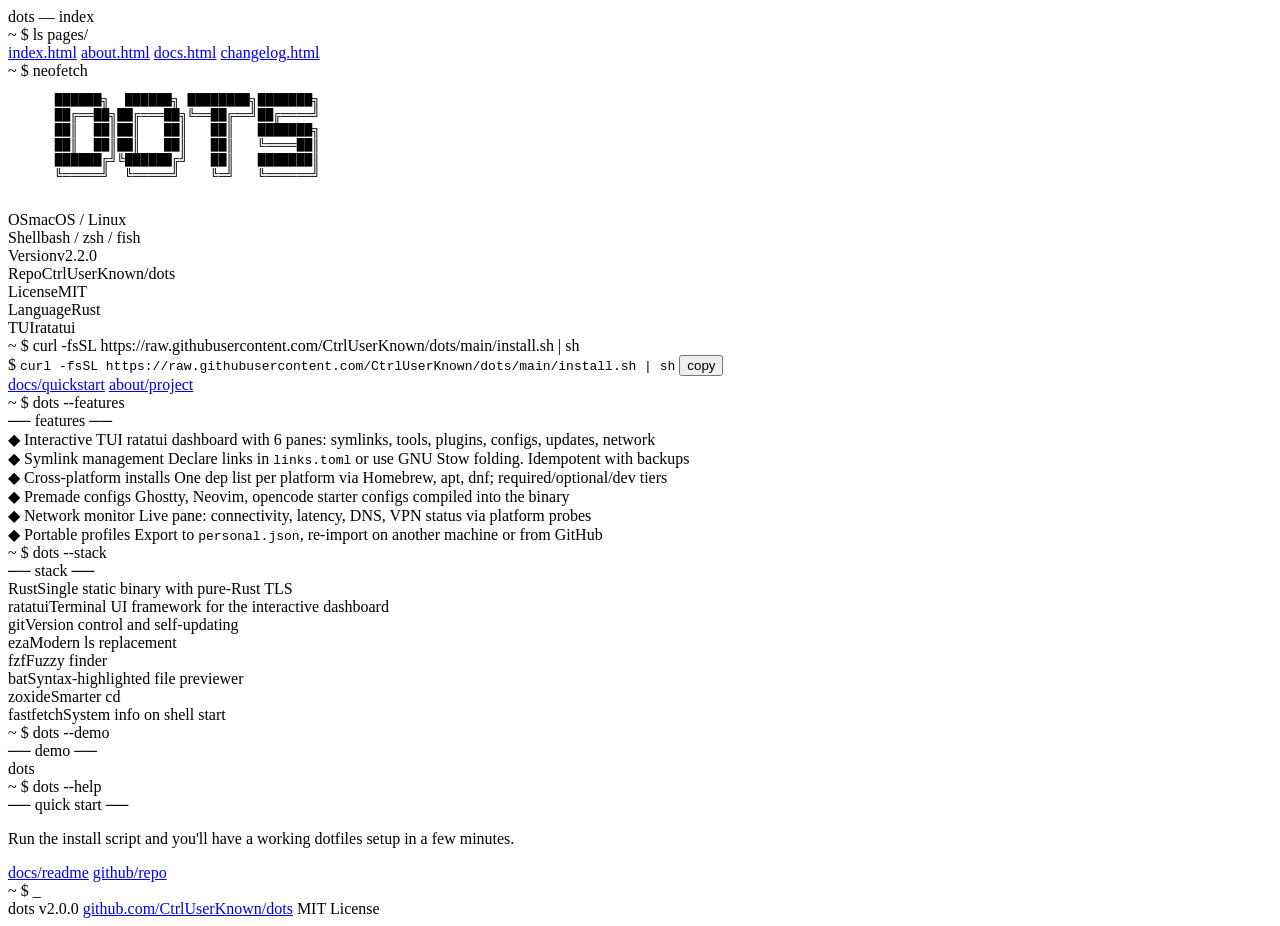
==== commit 51f1fd17: "feat(site): add neofetch-style hero section with ASCII art" ====
--- a/site/index.html
+++ b/site/index.html
@@ -58,12 +58,29 @@
 
     <div class="prompt-line">
       <span class="prompt-symbol">~ $</span>
-      <span class="prompt-cmd">cat README.md</span>
-    </div>
-    <div class="divider-line">── dots ──</div>
-    <div class="hero-logo">dots</div>
-    <div class="hero-logo-sub">cross-platform dotfiles manager</div>
-    <div class="hero-tagline">A dotfiles manager for <strong>macOS</strong> &amp; <strong>Linux</strong>. One script installs everything — symlinks, tools, configs, and a TUI to manage it all.</div>
+      <span class="prompt-cmd">neofetch</span>
+    </div>
+    <div class="neofetch">
+      <div class="nf-ascii">
+        <pre>
+      ██████╗  ██████╗ ████████╗███████╗
+      ██╔══██╗██╔═══██╗╚══██╔══╝██╔════╝
+      ██║  ██║██║   ██║   ██║   ███████╗
+      ██║  ██║██║   ██║   ██║   ╚════██║
+      ██████╔╝╚██████╔╝   ██║   ███████║
+      ╚═════╝  ╚═════╝    ╚═╝   ╚══════╝
+        </pre>
+      </div>
+      <div class="nf-info">
+        <div class="nf-row"><span class="nf-label">OS</span><span class="nf-val">macOS / Linux</span></div>
+        <div class="nf-row"><span class="nf-label">Shell</span><span class="nf-val">bash / zsh / fish</span></div>
+        <div class="nf-row"><span class="nf-label">Version</span><span class="nf-val">v2.2.0</span></div>
+        <div class="nf-row"><span class="nf-label">Repo</span><span class="nf-val">CtrlUserKnown/dots</span></div>
+        <div class="nf-row"><span class="nf-label">License</span><span class="nf-val">MIT</span></div>
+        <div class="nf-row"><span class="nf-label">Language</span><span class="nf-val">Rust</span></div>
+        <div class="nf-row"><span class="nf-label">TUI</span><span class="nf-val">ratatui</span></div>
+      </div>
+    </div>
 
     <div class="prompt-line">
       <span class="prompt-symbol">~ $</span>
--- a/site/css/style.css
+++ b/site/css/style.css
@@ -130,25 +130,56 @@
 .nav-files a:hover { color: var(--cyan); }
 .nav-files a.active { color: var(--green); }
 
-/* ── Hero / logo ── */
-.hero-logo {
-  font-size: 2.4rem;
-  font-weight: 600;
+/* ── Neofetch ── */
+.neofetch {
+  display: flex;
+  gap: 2rem;
+  padding: 0.75rem 0.5rem 0.25rem;
+  margin: 0 0 1.25rem;
+  align-items: flex-start;
+}
+
+.nf-ascii pre {
   color: var(--cyan);
-  margin-bottom: 0.25rem;
-  line-height: 1.2;
-}
-
-.hero-logo-sub {
-  font-size: 0.85rem;
-  color: var(--fg-muted);
-  margin-bottom: 1rem;
-}
-
-.hero-tagline {
-  font-size: 0.95rem;
+  font-size: 0.58rem;
+  line-height: 1.25;
+  letter-spacing: normal;
+}
+
+.nf-info {
+  display: flex;
+  flex-direction: column;
+  gap: 0.3rem;
+  padding-top: 0.35rem;
+}
+
+.nf-row {
+  display: flex;
+  gap: 0.75rem;
+  font-size: 0.82rem;
+  align-items: baseline;
+}
+
+.nf-label {
+  color: var(--fg-dim);
+  min-width: 5.5em;
+  text-transform: uppercase;
+  letter-spacing: 0.04em;
+  font-size: 0.7rem;
+}
+
+.nf-val {
   color: var(--fg);
-  margin: 0.75rem 0 1.25rem;
+}
+
+.nf-val::before {
+  content: ": ";
+  color: var(--fg-dim);
+}
+
+@media (max-width: 600px) {
+  .neofetch { flex-direction: column; gap: 0.5rem; }
+  .nf-ascii pre { font-size: 0.5rem; }
 }
 
 .install-block {
@@ -677,7 +708,6 @@
 }
 
 @media (max-width: 480px) {
-  .hero-logo { font-size: 1.8rem; }
   .term-screen { padding: 0.75rem; }
   .nav-files { gap: 0.1rem 1rem; }
   .btn-line { flex-direction: column; }
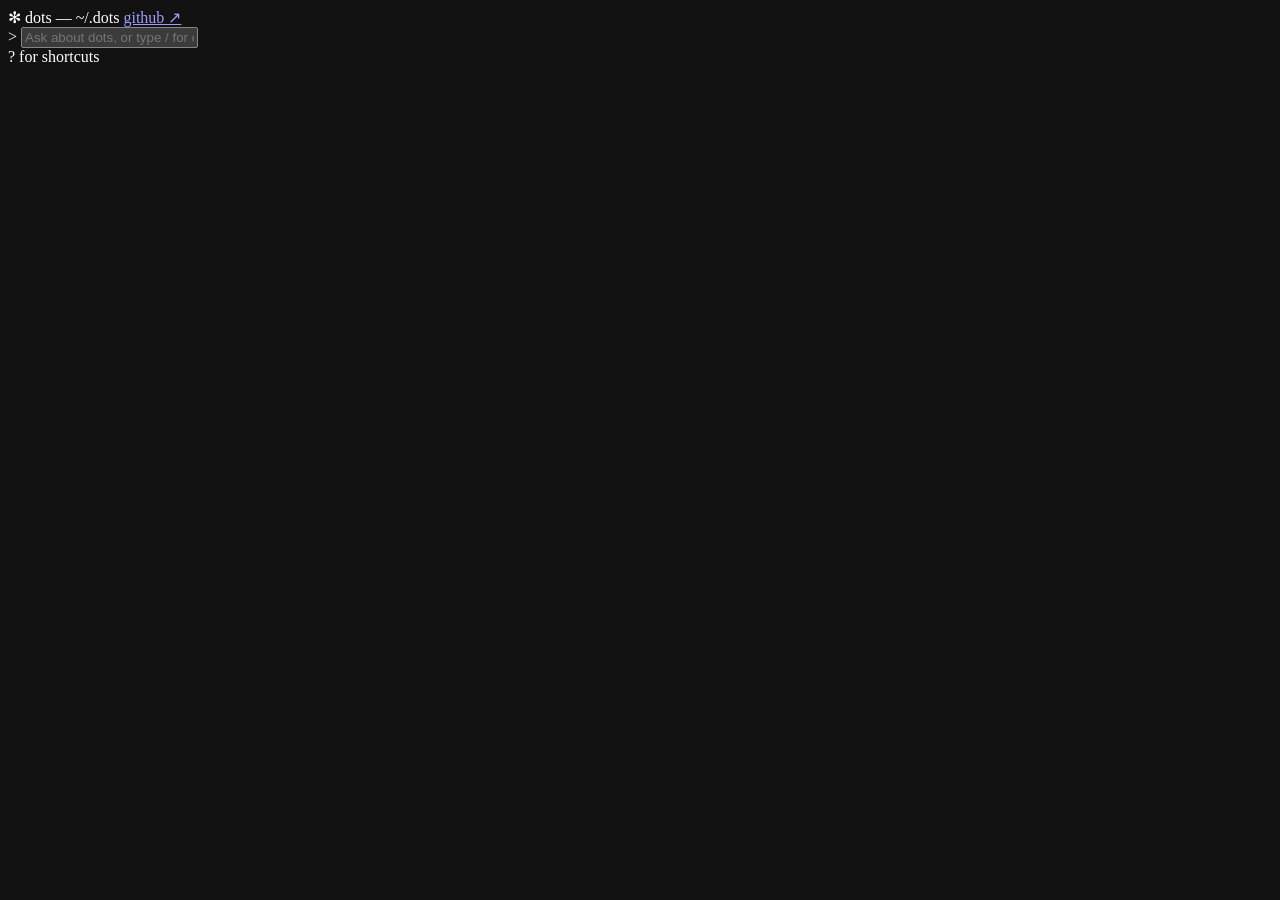
==== commit ecc41a5e: "refactor(site): drop legacy pages, consolidate css/js, add terminal components" ====
--- a/site/index.html
+++ b/site/index.html
@@ -2,16 +2,17 @@
 <html lang="en">
 <head>
   <meta charset="UTF-8">
-  <meta name="viewport" content="width=device-width, initial-scale=1.0">
+  <meta name="viewport" content="width=device-width, initial-scale=1.0, viewport-fit=cover">
   <title>dots — cross-platform dotfiles manager</title>
-  <meta name="description" content="A fast, cross-platform dotfiles manager with an interactive TUI. Manage symlinks, install tools, and keep everything healthy — on macOS and Linux.">
+  <meta name="description" content="A fast, cross-platform dotfiles manager with an interactive TUI, written in Rust. Manage symlinks, install tools, and keep everything healthy on macOS and Linux.">
   <meta name="author" content="CtrlUserKnown">
 
   <link rel="icon" href="img/svg/dots_icon_color.svg" type="image/svg+xml">
   <link rel="alternate icon" href="img/svg/dots_favicons_color.svg">
   <link rel="apple-touch-icon" href="img/svg/dots_favicons_color.svg">
   <link rel="manifest" href="site.webmanifest">
-  <meta name="theme-color" content="#0c0c0c">
+  <meta name="theme-color" content="#1a1a1a">
+  <meta name="color-scheme" content="dark">
 
   <base href="/dots/">
 
@@ -33,192 +34,49 @@
 </head>
 <body>
 
-<div class="term">
-  <div class="term-bar">
-    <div class="term-dots">
-      <span class="term-dot term-dot--r"></span>
-      <span class="term-dot term-dot--y"></span>
-      <span class="term-dot term-dot--g"></span>
-    </div>
-    <span class="term-title">dots — index</span>
+<header class="topbar">
+  <span class="mark">✻</span>
+  <span class="path">dots</span>
+  <span class="dim hide-sm">— ~/.dots</span>
+  <span class="spacer"></span>
+  <a href="https://github.com/CtrlUserKnown/dots" target="_blank" rel="noopener noreferrer">github ↗</a>
+</header>
+
+<main class="stream" id="stream">
+  <noscript>
+    <h1>dots</h1>
+    <p><strong>dots</strong> is a fast, cross-platform dotfiles manager with an interactive TUI,
+    written in Rust. It installs your tools, wires up symlinks GNU Stow–style, applies premade app
+    configs, and keeps everything healthy — on macOS (Homebrew) and Linux (apt/dnf) alike.</p>
+    <p>Install:</p>
+    <pre>curl -fsSL https://raw.githubusercontent.com/CtrlUserKnown/dots/main/install.sh | sh</pre>
+    <p>This page is an interactive terminal and needs JavaScript. Everything it shows also lives in
+    the <a href="https://github.com/CtrlUserKnown/dots#readme">README</a> and the
+    <a href="https://github.com/CtrlUserKnown/dots/blob/main/CHANGELOG.md">changelog</a>.</p>
+  </noscript>
+</main>
+
+<footer class="composer">
+  <div class="popup" id="popup" hidden></div>
+  <div class="chips" id="chips"></div>
+
+  <div class="inputbox">
+    <span class="caret">&gt;</span>
+    <input id="input" type="text" autocomplete="off" autocapitalize="off"
+           autocorrect="off" spellcheck="false" enterkeyhint="go"
+           placeholder="Ask about dots, or type / for commands" aria-label="terminal input">
   </div>
 
-  <div class="term-screen">
+  <div class="hints">
+    <span id="mode"></span>
+    <span class="hide-sm">? for shortcuts</span>
+    <span class="spacer"></span>
+    <span id="ctx"></span>
+  </div>
+</footer>
 
-    <div class="prompt-line">
-      <span class="prompt-symbol">~ $</span>
-      <span class="prompt-cmd">ls pages/</span>
-    </div>
-    <div class="nav-files">
-      <a href="index.html" class="active">index.html</a>
-      <a href="about.html">about.html</a>
-      <a href="docs.html">docs.html</a>
-      <a href="changelog.html">changelog.html</a>
-    </div>
-
-    <div class="prompt-line">
-      <span class="prompt-symbol">~ $</span>
-      <span class="prompt-cmd">neofetch</span>
-    </div>
-    <div class="neofetch">
-      <div class="nf-ascii">
-        <pre>
-      ██████╗  ██████╗ ████████╗███████╗
-      ██╔══██╗██╔═══██╗╚══██╔══╝██╔════╝
-      ██║  ██║██║   ██║   ██║   ███████╗
-      ██║  ██║██║   ██║   ██║   ╚════██║
-      ██████╔╝╚██████╔╝   ██║   ███████║
-      ╚═════╝  ╚═════╝    ╚═╝   ╚══════╝
-        </pre>
-      </div>
-      <div class="nf-info">
-        <div class="nf-row"><span class="nf-label">OS</span><span class="nf-val">macOS / Linux</span></div>
-        <div class="nf-row"><span class="nf-label">Shell</span><span class="nf-val">bash / zsh / fish</span></div>
-        <div class="nf-row"><span class="nf-label">Version</span><span class="nf-val">v2.2.0</span></div>
-        <div class="nf-row"><span class="nf-label">Repo</span><span class="nf-val">CtrlUserKnown/dots</span></div>
-        <div class="nf-row"><span class="nf-label">License</span><span class="nf-val">MIT</span></div>
-        <div class="nf-row"><span class="nf-label">Language</span><span class="nf-val">Rust</span></div>
-        <div class="nf-row"><span class="nf-label">TUI</span><span class="nf-val">ratatui</span></div>
-      </div>
-    </div>
-
-    <div class="prompt-line">
-      <span class="prompt-symbol">~ $</span>
-      <span class="prompt-cmd">curl -fsSL https://raw.githubusercontent.com/CtrlUserKnown/dots/main/install.sh | sh</span>
-    </div>
-    <div class="install-block">
-      <span class="prompt-symbol">$</span>
-      <code id="install-cmd">curl -fsSL https://raw.githubusercontent.com/CtrlUserKnown/dots/main/install.sh | sh</code>
-      <button class="install-copy" id="copy-btn" onclick="copyInstall()">copy</button>
-    </div>
-
-    <div class="btn-line">
-      <a href="docs.html">docs/quickstart</a>
-      <a href="about.html">about/project</a>
-    </div>
-
-    <div class="prompt-line">
-      <span class="prompt-symbol">~ $</span>
-      <span class="prompt-cmd">dots --features</span>
-    </div>
-    <div class="divider-line">── features ──</div>
-    <div class="feature-list">
-      <div class="feature-item">
-        <span class="feature-bullet">◆</span>
-        <span class="feature-name">Interactive TUI</span>
-        <span class="feature-desc">ratatui dashboard with 6 panes: symlinks, tools, plugins, configs, updates, network</span>
-      </div>
-      <div class="feature-item">
-        <span class="feature-bullet">◆</span>
-        <span class="feature-name">Symlink management</span>
-        <span class="feature-desc">Declare links in <code>links.toml</code> or use GNU Stow folding. Idempotent with backups</span>
-      </div>
-      <div class="feature-item">
-        <span class="feature-bullet">◆</span>
-        <span class="feature-name">Cross-platform installs</span>
-        <span class="feature-desc">One dep list per platform via Homebrew, apt, dnf; required/optional/dev tiers</span>
-      </div>
-      <div class="feature-item">
-        <span class="feature-bullet">◆</span>
-        <span class="feature-name">Premade configs</span>
-        <span class="feature-desc">Ghostty, Neovim, opencode starter configs compiled into the binary</span>
-      </div>
-      <div class="feature-item">
-        <span class="feature-bullet">◆</span>
-        <span class="feature-name">Network monitor</span>
-        <span class="feature-desc">Live pane: connectivity, latency, DNS, VPN status via platform probes</span>
-      </div>
-      <div class="feature-item">
-        <span class="feature-bullet">◆</span>
-        <span class="feature-name">Portable profiles</span>
-        <span class="feature-desc">Export to <code>personal.json</code>, re-import on another machine or from GitHub</span>
-      </div>
-    </div>
-
-    <div class="prompt-line">
-      <span class="prompt-symbol">~ $</span>
-      <span class="prompt-cmd">dots --stack</span>
-    </div>
-    <div class="divider-line">── stack ──</div>
-    <div class="tool-list">
-      <div class="tool-row"><span class="tool-name">Rust</span><span class="tool-desc">Single static binary with pure-Rust TLS</span></div>
-      <div class="tool-row"><span class="tool-name">ratatui</span><span class="tool-desc">Terminal UI framework for the interactive dashboard</span></div>
-      <div class="tool-row"><span class="tool-name">git</span><span class="tool-desc">Version control and self-updating</span></div>
-      <div class="tool-row"><span class="tool-name">eza</span><span class="tool-desc">Modern ls replacement</span></div>
-      <div class="tool-row"><span class="tool-name">fzf</span><span class="tool-desc">Fuzzy finder</span></div>
-      <div class="tool-row"><span class="tool-name">bat</span><span class="tool-desc">Syntax-highlighted file previewer</span></div>
-      <div class="tool-row"><span class="tool-name">zoxide</span><span class="tool-desc">Smarter cd</span></div>
-      <div class="tool-row"><span class="tool-name">fastfetch</span><span class="tool-desc">System info on shell start</span></div>
-    </div>
-
-    <div class="prompt-line">
-      <span class="prompt-symbol">~ $</span>
-      <span class="prompt-cmd">dots --demo</span>
-    </div>
-    <div class="divider-line">── demo ──</div>
-    <div class="demo-term">
-      <div class="demo-bar">
-        <span class="term-dot term-dot--r"></span>
-        <span class="term-dot term-dot--y"></span>
-        <span class="term-dot term-dot--g"></span>
-        <span class="term-title">dots</span>
-      </div>
-      <div class="demo-body" id="demo-output"></div>
-    </div>
-
-    <div class="prompt-line">
-      <span class="prompt-symbol">~ $</span>
-      <span class="prompt-cmd">dots --help</span>
-    </div>
-    <div class="divider-line">── quick start ──</div>
-    <div class="cta-block">
-      <p>Run the install script and you'll have a working dotfiles setup in a few minutes.</p>
-      <div class="btn-line">
-        <a href="docs.html">docs/readme</a>
-        <a href="https://github.com/CtrlUserKnown/dots" target="_blank" rel="noopener noreferrer">github/repo</a>
-      </div>
-    </div>
-
-    <div class="prompt-line">
-      <span class="prompt-symbol">~ $</span>
-      <span class="prompt-cmd" style="animation: blink 1s step-end infinite;">_</span>
-    </div>
-
-  </div>
-
-  <div class="statusbar">
-    <span>dots v2.0.0</span>
-    <a href="https://github.com/CtrlUserKnown/dots" target="_blank" rel="noopener noreferrer">github.com/CtrlUserKnown/dots</a>
-    <span>MIT License</span>
-  </div>
-</div>
-
-<script src="js/nav.js"></script>
-<script src="js/demo.js"></script>
-<script>
-  function copyInstall() {
-    var cmd = document.getElementById('install-cmd').textContent;
-    var btn = document.getElementById('copy-btn');
-    if (navigator.clipboard) {
-      navigator.clipboard.writeText(cmd).then(function () {
-        btn.textContent = 'copied!';
-        setTimeout(function () { btn.textContent = 'copy'; }, 2000);
-      });
-    } else {
-      var el = document.createElement('textarea');
-      el.value = cmd;
-      el.style.position = 'fixed';
-      el.style.opacity = '0';
-      document.body.appendChild(el);
-      el.focus();
-      el.select();
-      try { document.execCommand('copy'); } catch (e) {}
-      document.body.removeChild(el);
-      btn.textContent = 'copied!';
-      setTimeout(function () { btn.textContent = 'copy'; }, 2000);
-    }
-  }
-</script>
+<script src="js/content.js"></script>
+<script src="js/term.js"></script>
 
 </body>
 </html>
--- a/site/css/style.css
+++ b/site/css/style.css
@@ -1,714 +1,368 @@
-* {
-  margin: 0;
-  padding: 0;
-  box-sizing: border-box;
-}
+/* dots — a terminal session, wearing noir-cat. */
+
+* { margin: 0; padding: 0; box-sizing: border-box; }
 
 :root {
-  --bg: #0c0c0c;
-  --bg-surface: #141414;
-  --bg-overlay: #1c1c1c;
-  --border: #262626;
-  --fg: #c6c6c6;
-  --fg-muted: #6b6b6b;
-  --fg-dim: #444;
-  --green:  #a6e3a1;
-  --blue:   #89b4fa;
-  --cyan:   #89dceb;
-  --yellow: #f9e2af;
-  --red:    #f38ba8;
-  --purple: #cba6f7;
-  --accent: var(--green);
-  --container-max: 880px;
+  /* noir-cat (the Ghostty theme dots ships) */
+  --bg:      #1a1a1a;
+  --bg-soft: #1f1f1f;
+  --panel:   #202020;
+  --border:  #2c2c2c;
+  --sel:     #313244;
+  --fg:      #d4d4d4;
+  --dim:     #585b70;
+  --bright:  #ffffff;
+
+  --red:     #f38ba8;
+  --green:   #a6e3a1;
+  --yellow:  #f9e2af;
+  --blue:    #89b4fa;
+  --mauve:   #cba6f7;
+  --cyan:    #89dceb;
+
+  --gutter: 1.25rem;
+  --max: 900px;
+  --mono: 'JetBrains Mono', ui-monospace, SFMono-Regular, 'SF Mono',
+          Menlo, Consolas, 'Liberation Mono', monospace;
 }
 
 html { font-size: 15px; }
 
 body {
-  font-family: 'JetBrains Mono', 'Fira Code', 'Cascadia Code', Consolas, monospace;
+  font-family: var(--mono);
   background: var(--bg);
   color: var(--fg);
-  line-height: 1.65;
+  line-height: 1.6;
+  font-size: 0.9rem;
+  height: 100dvh;
+  display: flex;
+  flex-direction: column;
+  overflow: hidden;
   -webkit-font-smoothing: antialiased;
-}
-
-/* ── Terminal chrome ── */
-.term {
-  max-width: var(--container-max);
-  margin: 1rem auto;
-  border: 1px solid var(--border);
-  border-radius: 8px;
-  overflow: hidden;
-  background: var(--bg);
-}
-
-.term-bar {
+  -webkit-text-size-adjust: 100%;
+}
+
+a { color: var(--blue); text-decoration: none; border-bottom: 1px solid transparent; }
+a:hover { border-bottom-color: currentColor; }
+
+code {
+  font-family: inherit;
+  font-size: 0.92em;
+  color: var(--cyan);
+  background: rgba(137, 220, 235, 0.07);
+  padding: 0.05em 0.32em;
+  border-radius: 3px;
+}
+
+strong { color: var(--bright); font-weight: 600; }
+em { color: var(--fg); font-style: italic; opacity: 0.85; }
+
+.dim, .dim code { color: var(--dim); }
+.c-red    { color: var(--red); }
+.c-green  { color: var(--green); }
+.c-yellow { color: var(--yellow); }
+.c-blue   { color: var(--blue); }
+.c-mauve  { color: var(--mauve); }
+.c-cyan   { color: var(--cyan); }
+
+/* ── window chrome ───────────────────────────────────────────────────────── */
+
+.topbar {
   display: flex;
   align-items: center;
-  padding: 0.55rem 1rem;
-  background: #181818;
+  gap: 0.75rem;
+  padding: 0.45rem var(--gutter);
   border-bottom: 1px solid var(--border);
-  position: sticky;
-  top: 0;
-  z-index: 100;
-  gap: 0.5rem;
-}
-
-.term-dots { display: flex; gap: 6px; }
-.term-dot { width: 11px; height: 11px; border-radius: 50%; }
-.term-dot--r { background: #ff5f57; }
-.term-dot--y { background: #ffbd2e; }
-.term-dot--g { background: #28c941; }
-
-.term-title {
-  font-size: 0.72rem;
-  color: var(--fg-dim);
-  position: absolute;
-  left: 50%;
-  transform: translateX(-50%);
-  user-select: none;
-}
-
-.term-body { padding: 0; }
-
-.term-screen {
-  padding: 1.5rem 1.75rem;
-  min-height: 60vh;
-}
-
-/* ── Prompt lines ── */
-.prompt-line {
-  display: flex;
-  gap: 0.6rem;
-  margin-bottom: 0.4rem;
+  background: var(--bg-soft);
+  font-size: 0.75rem;
+  color: var(--dim);
+  flex: none;
+}
+
+.topbar .mark { color: var(--mauve); }
+.topbar .path { color: var(--fg); }
+.topbar .spacer { flex: 1; }
+.topbar a { color: var(--dim); }
+.topbar a:hover { color: var(--fg); }
+
+/* ── transcript ──────────────────────────────────────────────────────────── */
+
+.stream {
+  flex: 1;
+  overflow-y: auto;
+  overflow-x: hidden;
+  padding: 1.25rem var(--gutter) 0.5rem;
+  scrollbar-width: thin;
+  scrollbar-color: var(--border) transparent;
+}
+
+.stream > * { max-width: var(--max); margin-inline: auto; }
+.stream::-webkit-scrollbar { width: 8px; }
+.stream::-webkit-scrollbar-thumb { background: var(--border); border-radius: 4px; }
+
+.blk { margin-bottom: 0.75rem; }
+
+.fade { animation: fade 0.18s ease-out; }
+@keyframes fade { from { opacity: 0; transform: translateY(2px); } to { opacity: 1; } }
+
+/* welcome */
+.welcome {
+  border: 1px solid var(--border);
+  border-radius: 10px;
+  padding: 0.75rem 1rem;
+  background: var(--panel);
+  margin-bottom: 0.6rem;
+}
+.w-title { color: var(--fg); }
+.w-title strong { color: var(--mauve); }
+.w-sub, .w-path { font-size: 0.8rem; color: var(--dim); }
+
+.tips { font-size: 0.8rem; }
+.tips code { color: var(--dim); background: none; padding: 0; }
+
+/* user turn */
+.user { color: var(--dim); word-break: break-word; }
+.user .caret { color: var(--mauve); margin-right: 0.4rem; }
+
+/* assistant turn */
+.msg { display: flex; gap: 0.5rem; align-items: baseline; }
+.msg .dot { color: var(--fg); flex: none; }
+.msg .body { flex: 1; min-width: 0; }
+
+.thinking { color: var(--dim); font-size: 0.85rem; }
+.thinking .spark { color: var(--mauve); display: inline-block; width: 1ch; }
+.thinking .verb { color: var(--fg); }
+
+/* tool call */
+.tool { word-break: break-word; }
+.tool .dot { margin-right: 0.5rem; }
+.tool-name { color: var(--fg); font-weight: 600; }
+.tool-args { color: var(--dim); }
+
+.tool-out { display: flex; gap: 0.5rem; padding-left: 0.35rem; margin-top: 0.1rem; }
+.tool-out .elbow { color: var(--dim); flex: none; }
+.tool-lines { color: var(--dim); min-width: 0; font-size: 0.85rem; }
+.tool-lines strong { color: var(--fg); }
+.more { color: var(--dim); cursor: pointer; }
+.more:hover { color: var(--fg); }
+
+/* rows: lists, kv, todo, cmds */
+.row { animation: fade 0.16s ease-out; }
+
+/* bullets hang, so wrapped lines line up under the text */
+.list .row { padding-left: 1.15rem; text-indent: -1.15rem; }
+.list .bullet { color: var(--dim); margin-right: 0.35rem; }
+.todo .row { padding-left: 1.4rem; text-indent: -1.4rem; }
+
+.kv .row, .box .row, .cmds .row {
+  display: flex;
+  gap: 0.75rem;
   align-items: baseline;
   flex-wrap: wrap;
 }
-
-.prompt-symbol {
-  color: var(--green);
-  user-select: none;
+.kv .k, .box .k {
+  color: var(--cyan);
+  flex: none;
+  min-width: 11rem;
+  max-width: 100%;
+}
+.kv .v, .box .v { flex: 1; min-width: 12rem; color: var(--fg); }
+.kv .k code, .box .k code { background: none; padding: 0; color: var(--cyan); }
+
+.todo-done { color: var(--dim); }
+
+.cmds .cmdlink {
+  color: var(--mauve);
+  flex: none;
+  min-width: 11rem;
+  cursor: pointer;
+  border-bottom: 1px solid transparent;
+}
+.cmds .cmdlink:hover { border-bottom-color: currentColor; }
+.cmd-desc { color: var(--dim); }
+
+.cmdlink { color: var(--mauve); cursor: pointer; }
+.cmdlink:hover { border-bottom: 1px solid currentColor; }
+
+.note { color: var(--dim); font-size: 0.82rem; }
+.note code { color: var(--dim); }
+
+/* rule */
+.rule { display: flex; align-items: center; gap: 0.6rem; margin: 1rem 0 0.55rem; }
+.rule-line { flex: 1; height: 1px; background: var(--border); }
+.rule-label { color: var(--dim); font-size: 0.78rem; letter-spacing: 0.06em; }
+
+/* code block */
+.code {
+  position: relative;
+  border: 1px solid var(--border);
+  border-radius: 8px;
+  background: var(--panel);
+  padding: 0.6rem 3.5rem 0.6rem 0.85rem;
+  overflow-x: auto;
+}
+.code pre { font-family: inherit; font-size: 0.85rem; white-space: pre; }
+.copy {
+  position: absolute;
+  top: 0.45rem;
+  right: 0.5rem;
+  font-family: inherit;
+  font-size: 0.7rem;
+  color: var(--dim);
+  background: var(--bg);
+  border: 1px solid var(--border);
+  border-radius: 5px;
+  padding: 0.1rem 0.45rem;
+  cursor: pointer;
+}
+.copy:hover { color: var(--fg); border-color: var(--dim); }
+.copy.done { color: var(--green); border-color: var(--green); }
+
+/* box */
+.box {
+  border: 1px solid var(--border);
+  border-radius: 8px;
+  background: var(--panel);
+  padding: 0.6rem 0.85rem;
+}
+.box-title { color: var(--mauve); font-size: 0.78rem; margin-bottom: 0.25rem; }
+
+/* raw monospace screens: TUI mock, lua, trees */
+.screen {
+  font-family: inherit;
+  font-size: 0.82rem;
+  line-height: 1.55;
+  border: 1px solid var(--border);
+  border-radius: 8px;
+  background: var(--panel);
+  padding: 0.7rem 0.9rem;
+  overflow-x: auto;
   white-space: pre;
 }
 
-.prompt-cmd { color: var(--fg); }
-.prompt-cmd::selection { background: var(--fg-dim); }
-
-.prompt-output {
-  color: var(--fg-muted);
-  font-size: 0.85rem;
-  margin-bottom: 0.5rem;
-}
-
-/* ── Ascii divider ── */
-.divider-line {
-  color: var(--fg-dim);
-  margin: 0.25rem 0 0.6rem;
-  user-select: none;
-  font-size: 0.78rem;
-  letter-spacing: -0.02em;
-}
-
-/* ── Navigation file list ── */
-.nav-files {
-  display: flex;
-  gap: 0.2rem 1.8rem;
-  flex-wrap: wrap;
-  padding: 0.5rem 0.75rem;
-  margin: 0.25rem 0 1.25rem;
-  background: var(--bg-surface);
-  border: 1px solid var(--border);
-  border-radius: 4px;
-}
-
-.nav-files a {
-  color: var(--blue);
-  text-decoration: none;
-  font-size: 0.85rem;
-}
-
-.nav-files a:hover { color: var(--cyan); }
-.nav-files a.active { color: var(--green); }
-
-/* ── Neofetch ── */
-.neofetch {
-  display: flex;
-  gap: 2rem;
-  padding: 0.75rem 0.5rem 0.25rem;
-  margin: 0 0 1.25rem;
-  align-items: flex-start;
-}
-
-.nf-ascii pre {
-  color: var(--cyan);
-  font-size: 0.58rem;
-  line-height: 1.25;
-  letter-spacing: normal;
-}
-
-.nf-info {
-  display: flex;
-  flex-direction: column;
-  gap: 0.3rem;
-  padding-top: 0.35rem;
-}
-
-.nf-row {
+/* neofetch, ls, palette */
+.fetch { display: flex; gap: 1.5rem; flex-wrap: wrap; align-items: center; }
+.fetch-art { font-family: inherit; font-size: 0.55rem; line-height: 1.15; overflow-x: auto; }
+.fetch-info { font-size: 0.85rem; }
+.fetch-row .c-cyan { display: inline-block; min-width: 5rem; }
+
+.ls { display: flex; flex-wrap: wrap; gap: 0.35rem 1.5rem; font-size: 0.85rem; }
+
+.swatches { display: flex; flex-wrap: wrap; gap: 0.35rem 1.25rem; font-size: 0.8rem; }
+.swatch { display: inline-flex; align-items: center; gap: 0.4rem; }
+.swatch i {
+  width: 0.75rem;
+  height: 0.75rem;
+  border-radius: 3px;
+  border: 1px solid var(--border);
+}
+
+.cl-sec { font-size: 0.75rem; letter-spacing: 0.06em; margin-top: 0.35rem; }
+
+/* ── composer ────────────────────────────────────────────────────────────── */
+
+.composer {
+  flex: none;
+  position: relative;
+  padding: 0.4rem var(--gutter) 0.6rem;
+  background: var(--bg);
+}
+
+.composer > * { max-width: var(--max); margin-inline: auto; }
+
+.popup {
+  border: 1px solid var(--border);
+  border-radius: 8px;
+  background: var(--panel);
+  padding: 0.25rem;
+  margin-bottom: 0.4rem;
+  max-height: 40vh;
+  overflow-y: auto;
+}
+.pop-row {
   display: flex;
   gap: 0.75rem;
+  padding: 0.1rem 0.5rem;
+  border-radius: 5px;
+  cursor: pointer;
   font-size: 0.82rem;
-  align-items: baseline;
-}
-
-.nf-label {
-  color: var(--fg-dim);
-  min-width: 5.5em;
-  text-transform: uppercase;
-  letter-spacing: 0.04em;
-  font-size: 0.7rem;
-}
-
-.nf-val {
-  color: var(--fg);
-}
-
-.nf-val::before {
-  content: ": ";
-  color: var(--fg-dim);
-}
-
-@media (max-width: 600px) {
-  .neofetch { flex-direction: column; gap: 0.5rem; }
-  .nf-ascii pre { font-size: 0.5rem; }
-}
-
-.install-block {
+}
+.pop-row.on { background: var(--sel); }
+.pop-name { color: var(--mauve); min-width: 9rem; flex: none; }
+.pop-desc { color: var(--dim); overflow: hidden; text-overflow: ellipsis; white-space: nowrap; }
+
+.chips {
+  display: flex;
+  gap: 0.4rem;
+  overflow-x: auto;
+  padding-bottom: 0.4rem;
+  scrollbar-width: none;
+}
+.chips::-webkit-scrollbar { display: none; }
+.chips button {
+  font-family: inherit;
+  font-size: 0.75rem;
+  color: var(--dim);
+  background: var(--panel);
+  border: 1px solid var(--border);
+  border-radius: 999px;
+  padding: 0.1rem 0.6rem;
+  cursor: pointer;
+  white-space: nowrap;
+}
+.chips button:hover { color: var(--fg); border-color: var(--dim); }
+
+.inputbox {
   display: flex;
   align-items: center;
   gap: 0.5rem;
-  background: var(--bg-surface);
-  border: 1px solid var(--border);
-  border-radius: 4px;
-  padding: 0.6rem 0.8rem;
-  margin: 0.75rem 0;
-  flex-wrap: wrap;
-}
-
-.install-block .prompt-symbol { font-size: 0.82rem; }
-.install-block code {
+  border: 1px solid var(--border);
+  border-radius: 10px;
+  background: var(--panel);
+  padding: 0.45rem 0.75rem;
+}
+.inputbox:focus-within { border-color: var(--dim); }
+.inputbox .caret { color: var(--mauve); flex: none; }
+
+#input {
+  flex: 1;
+  min-width: 0;
+  font-family: inherit;
+  font-size: 0.9rem;
+  color: var(--fg);
   background: none;
-  color: var(--fg);
-  font-size: 0.8rem;
-  flex: 1;
-  overflow: hidden;
-  text-overflow: ellipsis;
-  white-space: nowrap;
-}
-
-.install-copy {
-  background: none;
-  border: 1px solid var(--border);
-  border-radius: 3px;
-  color: var(--fg-muted);
-  cursor: pointer;
-  padding: 0.2rem 0.5rem;
-  font: inherit;
+  border: none;
+  outline: none;
+  caret-color: var(--bright);
+}
+#input::placeholder { color: var(--dim); }
+
+.hints {
+  display: flex;
+  gap: 1rem;
+  padding: 0.3rem 0.25rem 0;
   font-size: 0.72rem;
-  transition: color 0.15s, border-color 0.15s;
-}
-
-.install-copy:hover { color: var(--accent); border-color: var(--accent); }
-
-.btn-line {
-  display: inline-flex;
-  gap: 0.4rem;
-  margin: 0.25rem 0;
-}
-
-.btn-line a {
-  color: var(--blue);
-  text-decoration: none;
-  font-size: 0.85rem;
-  padding: 0.15rem 0.4rem;
-  border: 1px solid var(--border);
-  border-radius: 3px;
-  transition: color 0.15s, border-color 0.15s;
-}
-
-.btn-line a:hover { color: var(--cyan); border-color: var(--fg-dim); }
-
-/* ── Feature list ── */
-.feature-list { margin: 0.5rem 0 1.25rem; }
-
-.feature-item {
-  display: flex;
-  gap: 0.6rem;
-  align-items: flex-start;
-  padding: 0.5rem 0;
-  border-bottom: 1px solid var(--border);
-}
-
-.feature-item:last-child { border-bottom: none; }
-
-.feature-bullet {
-  color: var(--green);
-  flex-shrink: 0;
-  font-size: 0.85rem;
-}
-
-.feature-name {
-  color: var(--yellow);
-  font-size: 0.85rem;
-  min-width: 140px;
-  flex-shrink: 0;
-}
-
-.feature-desc {
-  color: var(--fg-muted);
-  font-size: 0.82rem;
-}
-
-/* ── Tool list ── */
-.tool-list { margin: 0.5rem 0 1.25rem; }
-
-.tool-row {
-  display: flex;
-  gap: 1rem;
-  padding: 0.4rem 0;
-  border-bottom: 1px solid var(--border);
-  font-size: 0.85rem;
-}
-
-.tool-row:last-child { border-bottom: none; }
-
-.tool-name { color: var(--blue); min-width: 100px; }
-.tool-desc { color: var(--fg-muted); }
-
-/* ── Demo terminal ── */
-.demo-term {
-  border: 1px solid var(--border);
-  border-radius: 4px;
-  overflow: hidden;
-  background: #080808;
-  margin: 1rem 0;
-}
-
-.demo-bar {
-  display: flex;
-  align-items: center;
-  gap: 6px;
-  padding: 0.35rem 0.7rem;
-  background: #181818;
-  border-bottom: 1px solid var(--border);
-}
-
-.demo-bar .term-title { font-size: 0.65rem; }
-
-.demo-body {
-  padding: 0.5rem 0.75rem;
-  font-size: 0.72rem;
-  line-height: 1.55;
-  min-height: 300px;
-  overflow: hidden;
-}
-
-.demo-line { white-space: pre; transition: opacity 0.12s ease; }
-
-.tui-line { color: var(--fg); }
-.tui-title { color: var(--blue); font-weight: 700; }
-.tui-subtitle { color: var(--fg-muted); }
-.tui-float { color: var(--fg-muted); float: right; }
-.tui-border { color: var(--fg-dim); }
-.tui-label { color: var(--fg); }
-.tui-path { color: var(--cyan); }
-.tui-ver { color: var(--fg-muted); }
-.tui-ok { color: var(--green); }
-.tui-warn { color: var(--yellow); }
-.tui-status-ok { color: var(--green); }
-.tui-status-warn { color: var(--yellow); }
-.tui-footer { color: var(--fg-muted); }
-.tui-key { color: var(--blue); font-weight: 600; }
-
-/* ── CTA block ── */
-.cta-block {
-  border: 1px solid var(--border);
-  border-radius: 4px;
-  padding: 1.5rem 1.75rem;
-  margin: 1.5rem 0;
-  background: var(--bg-surface);
-}
-
-.cta-block p { margin: 0.5rem 0 1rem; }
-
-/* ── Status bar (footer) ── */
-.statusbar {
-  display: flex;
-  align-items: center;
-  justify-content: space-between;
-  padding: 0.45rem 1rem;
-  background: #181818;
-  border-top: 1px solid var(--border);
-  font-size: 0.72rem;
-  color: var(--fg-dim);
-  flex-wrap: wrap;
-  gap: 0.25rem;
-}
-
-.statusbar a {
-  color: var(--fg-dim);
-  text-decoration: none;
-}
-
-.statusbar a:hover { color: var(--fg-muted); }
-
-/* ── Page header (inner pages) ── */
-.page-header { margin-bottom: 1.5rem; }
-
-.page-header h1 {
-  font-size: 1.4rem;
-  color: var(--cyan);
-  font-weight: 500;
-}
-
-.page-header .lead {
-  font-size: 0.85rem;
-  color: var(--fg-muted);
-  margin-top: 0.25rem;
-}
-
-/* ── Section headings in content ── */
-.section-heading-line {
-  color: var(--fg-dim);
-  font-size: 0.78rem;
-  letter-spacing: -0.02em;
-  margin: 1.25rem 0 0.6rem;
-  user-select: none;
-}
-
-.content h2 {
-  font-size: 1.1rem;
-  color: var(--blue);
-  font-weight: 500;
-  margin: 1.5rem 0 0.6rem;
-}
-
-.content h3 {
-  font-size: 0.95rem;
-  color: var(--yellow);
-  font-weight: 500;
-  margin: 1.25rem 0 0.5rem;
-}
-
-.content h4 {
-  font-size: 0.85rem;
-  color: var(--fg-muted);
-  font-weight: 500;
-  margin: 1rem 0 0.4rem;
-}
-
-.content p {
-  font-size: 0.85rem;
-  margin-bottom: 0.75rem;
-  color: var(--fg);
-}
-
-.content p:last-child { margin-bottom: 0; }
-
-.content a {
-  color: var(--blue);
-  text-decoration: none;
-}
-
-.content a:hover { color: var(--cyan); }
-
-.content strong { color: #fff; }
-
-.content code {
-  background: var(--bg-overlay);
-  color: var(--cyan);
-  padding: 0.1em 0.35em;
-  border-radius: 3px;
-  font-size: 0.85em;
-}
-
-.content pre {
-  background: #080808;
-  border: 1px solid var(--border);
-  border-radius: 4px;
-  padding: 0.8rem 1rem;
-  overflow-x: auto;
-  margin-bottom: 1rem;
-  font-size: 0.78rem;
-  line-height: 1.55;
-}
-
-.content pre code {
-  background: none;
-  padding: 0;
-  color: var(--fg);
-  font-size: inherit;
-}
-
-.content ul,
-.content ol {
-  padding-left: 1.5rem;
-  margin-bottom: 0.75rem;
-  font-size: 0.85rem;
-}
-
-.content li { margin-bottom: 0.2rem; }
-.content li p { margin: 0; }
-
-/* ── Section (for docs page content sections) ── */
-.content section {
-  scroll-margin-top: 4rem;
-  padding-bottom: 1.5rem;
-  border-bottom: 1px solid var(--border);
-  margin-bottom: 1.5rem;
-}
-
-.content section:last-child { border-bottom: none; padding-bottom: 0; margin-bottom: 0; }
-
-/* ── Tables ── */
-.table-wrap {
-  overflow-x: auto;
-  margin-bottom: 1rem;
-  border: 1px solid var(--border);
-  border-radius: 4px;
-}
-
-table {
-  width: 100%;
-  border-collapse: collapse;
-  font-size: 0.78rem;
-}
-
-th {
-  background: var(--bg-overlay);
-  color: var(--fg);
-  font-weight: 500;
-  text-align: left;
-  padding: 0.45rem 0.7rem;
-  border-bottom: 1px solid var(--border);
-  white-space: nowrap;
-}
-
-td {
-  padding: 0.4rem 0.7rem;
-  border-bottom: 1px solid var(--border);
-  color: var(--fg-muted);
-  vertical-align: top;
-}
-
-tr:last-child td { border-bottom: none; }
-
-tr:hover td { background: rgba(255,255,255,0.015); color: var(--fg); }
-
-/* ── Badges ── */
-.badge {
-  display: inline-block;
-  padding: 0.1em 0.4em;
-  border-radius: 2px;
-  font-size: 0.65rem;
-  font-weight: 600;
-  text-transform: uppercase;
-  border: 1px solid transparent;
-}
-
-.badge-blue   { border-color: rgba(137, 180, 250, 0.3); color: var(--blue); }
-.badge-green  { border-color: rgba(166, 227, 161, 0.3); color: var(--green); }
-.badge-yellow { border-color: rgba(249, 226, 175, 0.3); color: var(--yellow); }
-.badge-red    { border-color: rgba(243, 139, 168, 0.3); color: var(--red); }
-.badge-purple { border-color: rgba(203, 166, 247, 0.3); color: var(--purple); }
-.badge-cyan   { border-color: rgba(137, 220, 235, 0.3); color: var(--cyan); }
-
-/* ── Callout ── */
-.callout {
-  border: 1px solid var(--border);
-  border-left: 2px solid var(--blue);
-  border-radius: 0 4px 4px 0;
-  padding: 0.6rem 0.8rem;
-  margin-bottom: 1rem;
-  background: rgba(137, 180, 250, 0.03);
-}
-
-.callout p { margin: 0; font-size: 0.82rem; }
-
-.callout.warn {
-  border-left-color: var(--yellow);
-  background: rgba(249, 226, 175, 0.03);
-}
-
-.callout.tip {
-  border-left-color: var(--green);
-  background: rgba(166, 227, 161, 0.03);
-}
-
-/* ── Changelog ── */
-.cl-entry {
-  padding: 1.25rem 0;
-  border-bottom: 1px solid var(--border);
-}
-
-.cl-entry:last-child { border-bottom: none; }
-
-.cl-header {
-  display: flex;
-  align-items: center;
-  gap: 0.75rem;
-  margin-bottom: 0.75rem;
-  flex-wrap: wrap;
-}
-
-.cl-version {
-  font-size: 1.05rem;
-  font-weight: 600;
-  color: var(--cyan);
-}
-
-.cl-date {
-  color: var(--fg-dim);
-  font-size: 0.78rem;
-}
-
-.cl-section-label {
-  display: block;
-  margin: 0.8rem 0 0.3rem;
-}
-
-.cl-items {
-  padding: 0;
-  margin: 0;
-  display: flex;
-  flex-direction: column;
-  gap: 0.2rem;
-}
-
-.cl-items li {
-  position: relative;
-  padding-left: 1rem;
-  color: var(--fg-muted);
-  font-size: 0.82rem;
-  list-style: none;
-}
-
-.cl-items li::before {
-  content: '○';
-  position: absolute;
-  left: 0;
-  color: var(--fg-dim);
-  font-size: 0.6rem;
-  top: 0.15em;
-}
-
-.cl-loading,
-.cl-error {
-  padding: 2rem;
-  text-align: center;
-  color: var(--fg-muted);
-  font-size: 0.85rem;
-}
-
-.cl-error { color: var(--red); }
-
-/* ── About page grid ── */
-.about-grid {
-  display: grid;
-  grid-template-columns: 1fr 280px;
-  gap: 2.5rem;
-  align-items: start;
-}
-
-.about-aside { position: sticky; top: 5rem; }
-
-.aside-card {
-  border: 1px solid var(--border);
-  border-radius: 4px;
-  padding: 1rem 1.25rem;
-  margin-bottom: 0.75rem;
-  background: var(--bg-surface);
-}
-
-.aside-card h4 {
-  font-size: 0.72rem;
-  text-transform: uppercase;
-  letter-spacing: 0.06em;
-  color: var(--fg-dim);
-  margin-bottom: 0.6rem;
-}
-
-.aside-links {
-  display: flex;
-  flex-direction: column;
-  gap: 0.3rem;
-}
-
-.aside-links a {
-  display: flex;
-  align-items: center;
-  gap: 0.4rem;
-  color: var(--fg-muted);
-  font-size: 0.8rem;
-  padding: 0.3rem 0;
-  border-bottom: 1px solid var(--border);
-}
-
-.aside-links a:last-child { border-bottom: none; }
-.aside-links a:hover { color: var(--blue); }
-
-.chips { display: flex; flex-wrap: wrap; gap: 0.25rem; }
-
-.stack-chip {
-  border: 1px solid var(--border);
-  border-radius: 3px;
-  padding: 0.2rem 0.45rem;
-  font-size: 0.72rem;
-  color: var(--fg-muted);
-}
-
-/* ── Docs TOC ── */
-.docs-toc {
-  display: flex;
-  flex-wrap: wrap;
-  gap: 0.15rem 1.2rem;
-  padding: 0.5rem 0.75rem;
-  margin: 0.25rem 0 1.25rem;
-  background: var(--bg-surface);
-  border: 1px solid var(--border);
-  border-radius: 4px;
-}
-
-.docs-toc a {
-  color: var(--fg-muted);
-  text-decoration: none;
-  font-size: 0.78rem;
-}
-
-.docs-toc a:hover { color: var(--cyan); }
-.docs-toc a.active { color: var(--green); }
-
-/* ── Responsive ── */
-@keyframes blink {
-  50% { opacity: 0; }
-}
+  color: var(--dim);
+}
+.hints .spacer { flex: 1; }
+
+/* ── responsive ──────────────────────────────────────────────────────────── */
 
 @media (max-width: 720px) {
-  .term { margin: 0; border-radius: 0; border-left: none; border-right: none; }
-  .term-screen { padding: 1rem; }
-  .term-title { position: static; transform: none; }
-  .term-bar { flex-wrap: wrap; justify-content: center; }
-  .term-bar .term-title { order: 3; width: 100%; text-align: center; }
-
-  .about-grid { grid-template-columns: 1fr; gap: 1.5rem; }
-  .about-aside { position: static; }
-
-  .feature-name { min-width: 100px; }
-
-  .install-block code { white-space: normal; word-break: break-all; }
-}
-
-@media (max-width: 480px) {
-  .term-screen { padding: 0.75rem; }
-  .nav-files { gap: 0.1rem 1rem; }
-  .btn-line { flex-direction: column; }
-}
+  :root { --gutter: 0.85rem; }
+  html { font-size: 14px; }
+
+  .kv .k, .box .k, .cmds .cmdlink, .kv .v, .box .v { min-width: 100%; }
+  .kv .row, .box .row, .cmds .row { gap: 0 0.5rem; margin-bottom: 0.35rem; }
+  .cmd-desc { padding-left: 1rem; }
+
+  .pop-name { min-width: 7rem; }
+  .hints .hide-sm, .topbar .hide-sm { display: none; }
+
+  /* iOS zooms into inputs smaller than 16px */
+  #input { font-size: 16px; }
+}
+
+@media (prefers-reduced-motion: reduce) {
+  .fade, .row { animation: none; }
+}
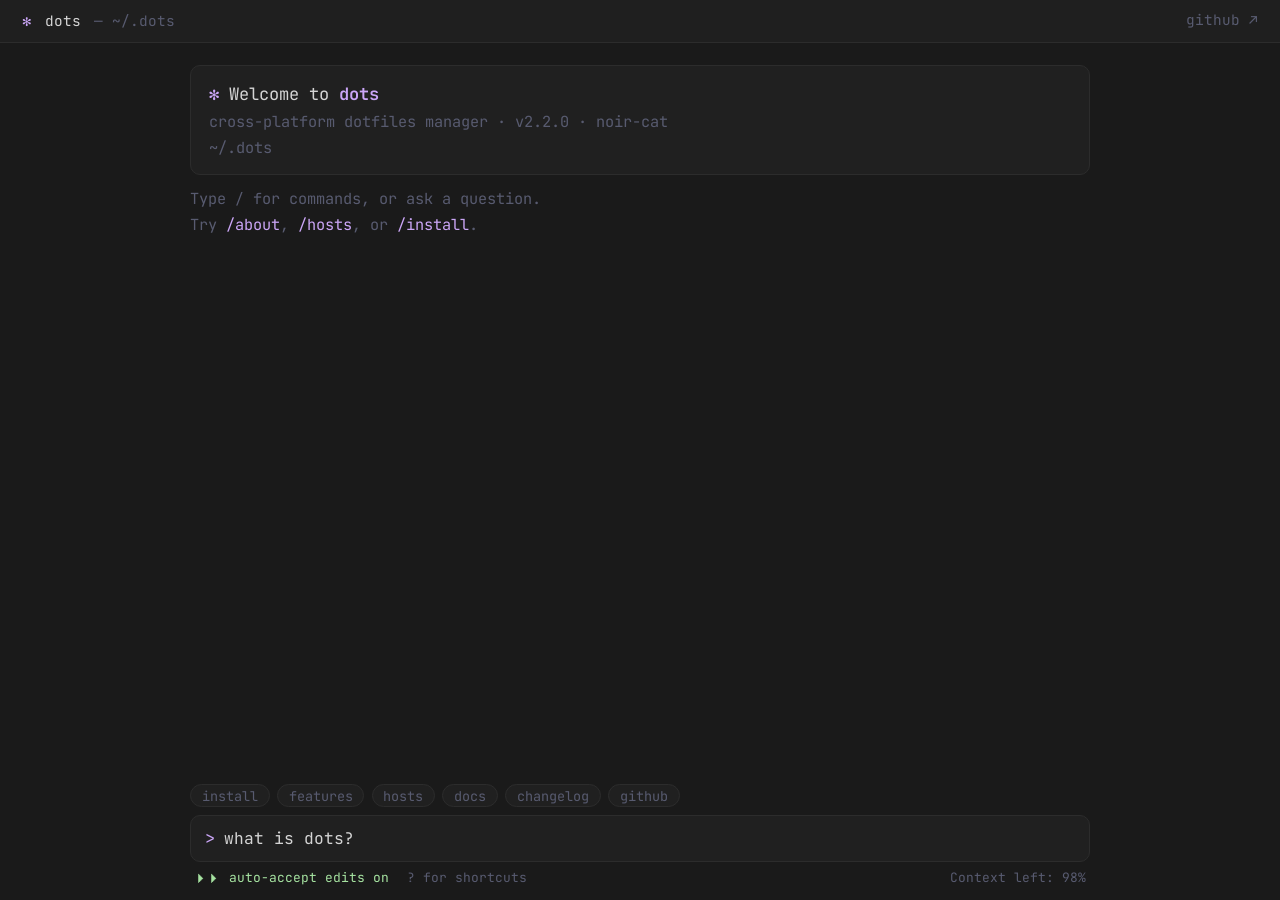
==== commit 003f9d47: "feat(tui): zones layout, theme refactor, and screen navigation overhaul - Zones: layout.toml with ti" ====
--- a/site/index.html
+++ b/site/index.html
@@ -13,8 +13,6 @@
   <link rel="manifest" href="site.webmanifest">
   <meta name="theme-color" content="#1a1a1a">
   <meta name="color-scheme" content="dark">
-
-  <base href="/dots/">
 
   <meta property="og:title" content="dots">
   <meta property="og:description" content="A fast, cross-platform dotfiles manager with an interactive TUI.">
@@ -49,7 +47,7 @@
     written in Rust. It installs your tools, wires up symlinks GNU Stow–style, applies premade app
     configs, and keeps everything healthy — on macOS (Homebrew) and Linux (apt/dnf) alike.</p>
     <p>Install:</p>
-    <pre>curl -fsSL https://raw.githubusercontent.com/CtrlUserKnown/dots/main/install.sh | sh</pre>
+    <pre>curl -fsSL https://ctrluserknown.github.io/dots/install.sh | sh</pre>
     <p>This page is an interactive terminal and needs JavaScript. Everything it shows also lives in
     the <a href="https://github.com/CtrlUserKnown/dots#readme">README</a> and the
     <a href="https://github.com/CtrlUserKnown/dots/blob/main/CHANGELOG.md">changelog</a>.</p>
--- a/site/css/style.css
+++ b/site/css/style.css
@@ -26,14 +26,14 @@
           Menlo, Consolas, 'Liberation Mono', monospace;
 }
 
-html { font-size: 15px; }
+html { font-size: 18px; }
 
 body {
   font-family: var(--mono);
   background: var(--bg);
   color: var(--fg);
-  line-height: 1.6;
-  font-size: 0.9rem;
+  line-height: 1.7;
+  font-size: 0.95rem;
   height: 100dvh;
   display: flex;
   flex-direction: column;
@@ -47,7 +47,7 @@
 
 code {
   font-family: inherit;
-  font-size: 0.92em;
+  font-size: 0.95em;
   color: var(--cyan);
   background: rgba(137, 220, 235, 0.07);
   padding: 0.05em 0.32em;
@@ -74,7 +74,7 @@
   padding: 0.45rem var(--gutter);
   border-bottom: 1px solid var(--border);
   background: var(--bg-soft);
-  font-size: 0.75rem;
+  font-size: 0.8rem;
   color: var(--dim);
   flex: none;
 }
@@ -115,9 +115,9 @@
 }
 .w-title { color: var(--fg); }
 .w-title strong { color: var(--mauve); }
-.w-sub, .w-path { font-size: 0.8rem; color: var(--dim); }
-
-.tips { font-size: 0.8rem; }
+.w-sub, .w-path { font-size: 0.85rem; color: var(--dim); }
+
+.tips { font-size: 0.85rem; }
 .tips code { color: var(--dim); background: none; padding: 0; }
 
 /* user turn */
@@ -129,7 +129,7 @@
 .msg .dot { color: var(--fg); flex: none; }
 .msg .body { flex: 1; min-width: 0; }
 
-.thinking { color: var(--dim); font-size: 0.85rem; }
+.thinking { color: var(--dim); font-size: 0.9rem; }
 .thinking .spark { color: var(--mauve); display: inline-block; width: 1ch; }
 .thinking .verb { color: var(--fg); }
 
@@ -141,7 +141,7 @@
 
 .tool-out { display: flex; gap: 0.5rem; padding-left: 0.35rem; margin-top: 0.1rem; }
 .tool-out .elbow { color: var(--dim); flex: none; }
-.tool-lines { color: var(--dim); min-width: 0; font-size: 0.85rem; }
+.tool-lines { color: var(--dim); min-width: 0; font-size: 0.9rem; }
 .tool-lines strong { color: var(--fg); }
 .more { color: var(--dim); cursor: pointer; }
 .more:hover { color: var(--fg); }
@@ -184,7 +184,7 @@
 .cmdlink { color: var(--mauve); cursor: pointer; }
 .cmdlink:hover { border-bottom: 1px solid currentColor; }
 
-.note { color: var(--dim); font-size: 0.82rem; }
+.note { color: var(--dim); font-size: 0.85rem; }
 .note code { color: var(--dim); }
 
 /* rule */
@@ -201,7 +201,7 @@
   padding: 0.6rem 3.5rem 0.6rem 0.85rem;
   overflow-x: auto;
 }
-.code pre { font-family: inherit; font-size: 0.85rem; white-space: pre; }
+.code pre { font-family: inherit; font-size: 0.9rem; white-space: pre; }
 .copy {
   position: absolute;
   top: 0.45rem;
@@ -230,7 +230,7 @@
 /* raw monospace screens: TUI mock, lua, trees */
 .screen {
   font-family: inherit;
-  font-size: 0.82rem;
+  font-size: 0.88rem;
   line-height: 1.55;
   border: 1px solid var(--border);
   border-radius: 8px;
@@ -257,7 +257,7 @@
   border: 1px solid var(--border);
 }
 
-.cl-sec { font-size: 0.75rem; letter-spacing: 0.06em; margin-top: 0.35rem; }
+.cl-sec { font-size: 0.8rem; letter-spacing: 0.06em; margin-top: 0.35rem; }
 
 /* ── composer ────────────────────────────────────────────────────────────── */
 
@@ -350,7 +350,7 @@
 
 @media (max-width: 720px) {
   :root { --gutter: 0.85rem; }
-  html { font-size: 14px; }
+  html { font-size: 16px; }
 
   .kv .k, .box .k, .cmds .cmdlink, .kv .v, .box .v { min-width: 100%; }
   .kv .row, .box .row, .cmds .row { gap: 0 0.5rem; margin-bottom: 0.35rem; }
@@ -359,6 +359,13 @@
   .pop-name { min-width: 7rem; }
   .hints .hide-sm, .topbar .hide-sm { display: none; }
 
+  .host-row { flex-wrap: wrap; gap: 0.15rem 0.5rem; }
+  .host-row .h-name { min-width: 6rem; }
+  .host-row .h-host { min-width: 12rem; }
+  .host-row .h-port { min-width: 3rem; }
+  .host-row .h-ping { min-width: 5rem; }
+  .host-row .h-tags { min-width: 100%; }
+
   /* iOS zooms into inputs smaller than 16px */
   #input { font-size: 16px; }
 }
@@ -366,3 +373,59 @@
 @media (prefers-reduced-motion: reduce) {
   .fade, .row { animation: none; }
 }
+
+/* ── VA (visualizer animation) ─────────────────────────────────────────── */
+
+.va {
+  display: inline-flex;
+  align-items: center;
+  gap: 2px;
+  height: 1em;
+  vertical-align: middle;
+  margin-left: 4px;
+}
+.va-bar {
+  width: 3px;
+  background: var(--green);
+  border-radius: 1px;
+  animation: va-bounce 0.9s ease-in-out infinite;
+  min-height: 3px;
+}
+.va-bar:nth-child(2)  { animation-delay: 0.05s; }
+.va-bar:nth-child(3)  { animation-delay: 0.10s; }
+.va-bar:nth-child(4)  { animation-delay: 0.15s; }
+.va-bar:nth-child(5)  { animation-delay: 0.20s; }
+.va-bar:nth-child(6)  { animation-delay: 0.25s; }
+.va-bar:nth-child(7)  { animation-delay: 0.30s; }
+.va-bar:nth-child(8)  { animation-delay: 0.35s; }
+.va-bar:nth-child(9)  { animation-delay: 0.40s; }
+.va-bar:nth-child(10) { animation-delay: 0.45s; }
+
+@keyframes va-bounce {
+  0%, 100% { transform: scaleY(0.4); }
+  50% { transform: scaleY(1); }
+}
+
+/* ── host table ─────────────────────────────────────────────────────────── */
+
+.host-table { margin-bottom: 0.5rem; }
+.host-row {
+  display: flex;
+  gap: 0.5rem;
+  align-items: baseline;
+  padding: 0.15rem 0;
+  animation: fade 0.16s ease-out;
+}
+.host-row:hover { background: var(--sel); border-radius: 4px; }
+.host-row .h-name {
+  color: var(--mauve);
+  cursor: pointer;
+  min-width: 10rem;
+  flex: none;
+  border-bottom: 1px solid transparent;
+}
+.host-row .h-name:hover { border-bottom-color: currentColor; }
+.host-row .h-host { color: var(--fg); min-width: 16rem; flex: none; }
+.host-row .h-port { color: var(--yellow); min-width: 4rem; flex: none; }
+.host-row .h-ping { color: var(--green); min-width: 7rem; flex: none; }
+.host-row .h-tags { color: var(--dim); flex: 1; }
